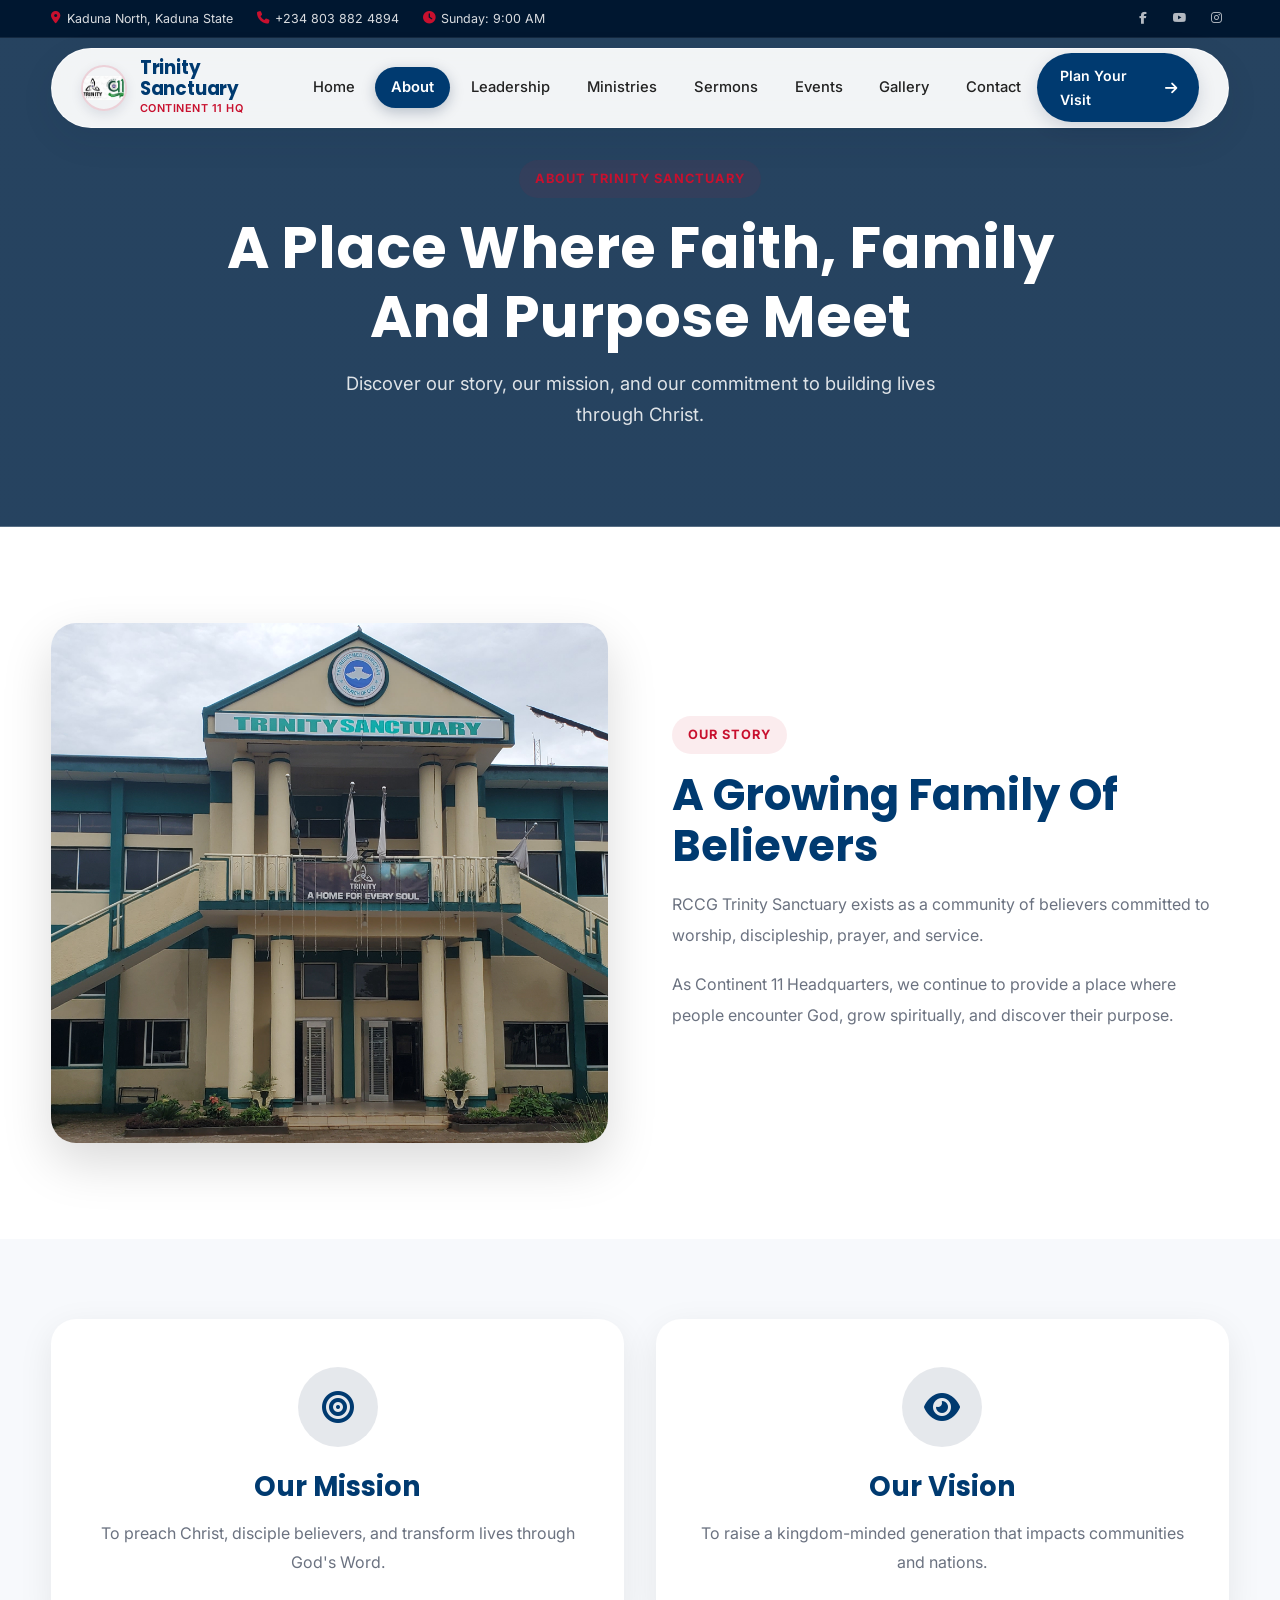
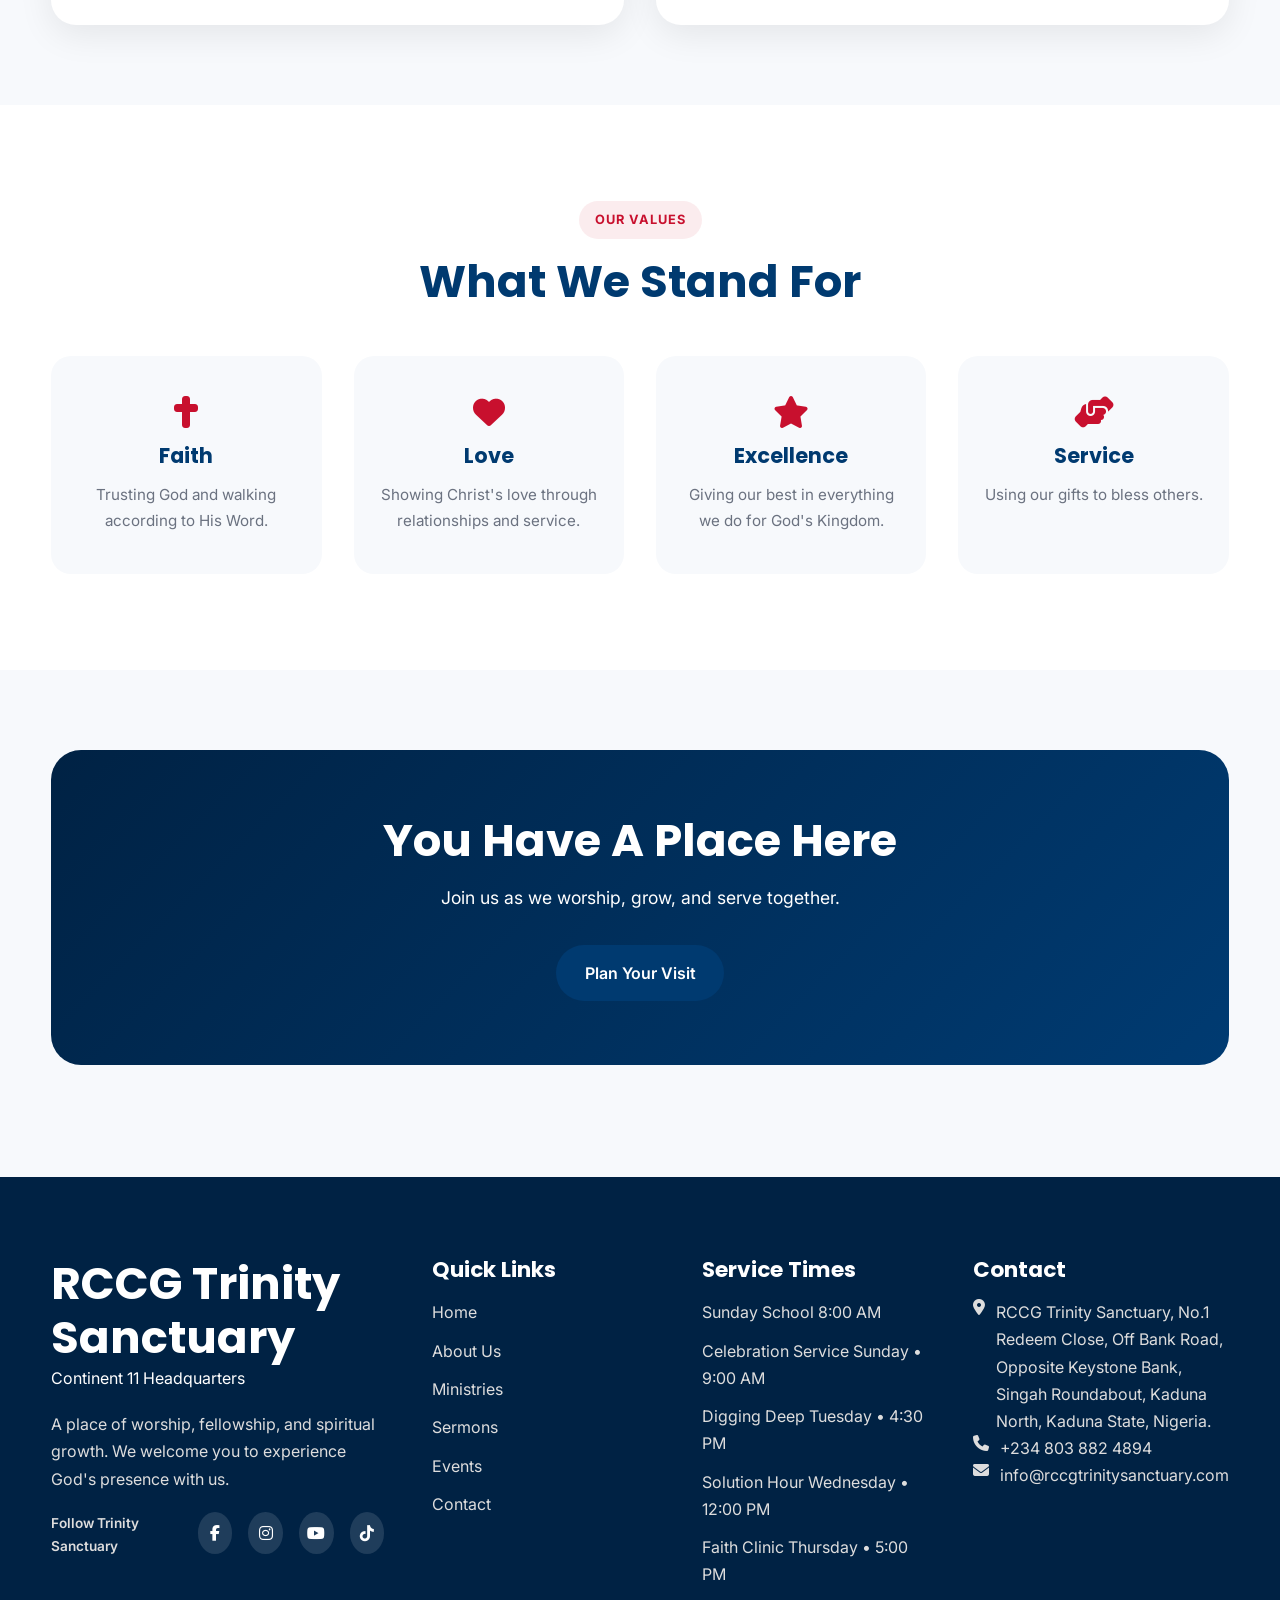
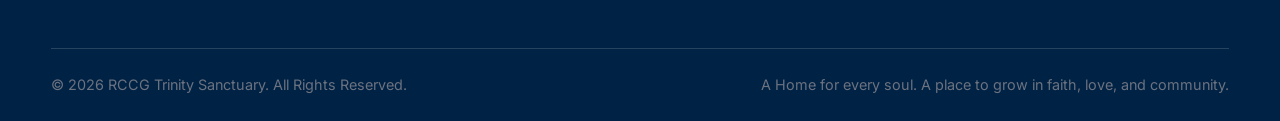
==== about.html @ a1223f96 "Initial commit: Production-ready RCCG Trinity Sanctuary website with mobile-first responsive design," ====
<!DOCTYPE html>
<html lang="en">

<head>

    <meta charset="UTF-8">

    <meta name="viewport" content="width=device-width, initial-scale=1.0">


    <title>
        About Us | RCCG Trinity Sanctuary
    </title>


    <meta name="description" content="Learn about RCCG Trinity Sanctuary, our story, mission, vision, and values.">

    <!-- Favicon & Icons -->
    <link rel="icon" href="assets/images/rccg-logo.jpeg" type="image/jpeg">
    <link rel="apple-touch-icon" href="assets/images/rccg-logo.jpeg">

    <!-- Open Graph Social Sharing -->
    <meta property="og:type" content="website">
    <meta property="og:title" content="About Us | RCCG Trinity Sanctuary">
    <meta property="og:description"
        content="Learn about RCCG Trinity Sanctuary, our story, mission, vision, and values in Kaduna, Nigeria.">
    <meta property="og:image" content="assets/images/church-building.jpg">
    <meta property="og:url" content="https://rccgtrinitysanctuary.com/about.html">
    <meta name="twitter:card" content="summary_large_image">

    <link rel="stylesheet" href="https://cdnjs.cloudflare.com/ajax/libs/font-awesome/6.7.2/css/all.min.css">


    <link rel="stylesheet" href="css/style.css">

    <link rel="stylesheet" href="css/about.css">

    <link rel="stylesheet" href="css/responsive.css">


</head>


<body>


    <header class="header" id="header"></header>



    <main>



        <section class="about-hero">


            <div class="container">


                <span class="section-tag">
                    About Trinity Sanctuary
                </span>


                <h1>
                    A Place Where Faith, Family And Purpose Meet
                </h1>


                <p>
                    Discover our story, our mission, and our commitment
                    to building lives through Christ.
                </p>


            </div>


        </section>





        <section class="story-section">


            <div class="container">


                <div class="story-grid">


                    <div class="story-image">

                        <img src="assets/images/church-building.jpg" alt="Trinity Sanctuary">

                    </div>



                    <div class="story-content">


                        <span class="section-tag">
                            Our Story
                        </span>


                        <h2>
                            A Growing Family Of Believers
                        </h2>


                        <p>
                            RCCG Trinity Sanctuary exists as a community of believers
                            committed to worship, discipleship, prayer, and service.
                        </p>


                        <p>
                            As Continent 11 Headquarters, we continue to provide
                            a place where people encounter God, grow spiritually,
                            and discover their purpose.
                        </p>


                    </div>


                </div>


            </div>


        </section>







        <section class="mission-section">


            <div class="container">


                <div class="mission-grid">



                    <div class="mission-card">

                        <i class="fa-solid fa-bullseye"></i>


                        <h3>
                            Our Mission
                        </h3>


                        <p>
                            To preach Christ, disciple believers,
                            and transform lives through God's Word.
                        </p>


                    </div>




                    <div class="mission-card">

                        <i class="fa-solid fa-eye"></i>


                        <h3>
                            Our Vision
                        </h3>


                        <p>
                            To raise a kingdom-minded generation
                            that impacts communities and nations.
                        </p>


                    </div>



                </div>


            </div>


        </section>







        <section class="values-section">


            <div class="container">


                <div class="section-header">


                    <span class="section-tag">
                        Our Values
                    </span>


                    <h2>
                        What We Stand For
                    </h2>


                </div>




                <div class="values-grid">



                    <div class="value-card">

                        <i class="fa-solid fa-cross"></i>

                        <h3>
                            Faith
                        </h3>

                        <p>
                            Trusting God and walking according to His Word.
                        </p>

                    </div>




                    <div class="value-card">

                        <i class="fa-solid fa-heart"></i>

                        <h3>
                            Love
                        </h3>

                        <p>
                            Showing Christ's love through relationships and service.
                        </p>

                    </div>




                    <div class="value-card">

                        <i class="fa-solid fa-star"></i>

                        <h3>
                            Excellence
                        </h3>

                        <p>
                            Giving our best in everything we do for God's Kingdom.
                        </p>

                    </div>




                    <div class="value-card">

                        <i class="fa-solid fa-hands-helping"></i>

                        <h3>
                            Service
                        </h3>

                        <p>
                            Using our gifts to bless others.
                        </p>

                    </div>



                </div>


            </div>


        </section>







        <section class="about-cta">


            <div class="container">


                <div class="cta-box">


                    <h2>
                        You Have A Place Here
                    </h2>


                    <p>
                        Join us as we worship, grow, and serve together.
                    </p>


                    <a href="contact.html" class="btn btn-primary">

                        Plan Your Visit

                    </a>


                </div>


            </div>


        </section>



    </main>




    <footer id="footer"></footer>




    <script src="js/navigation.js"></script>

    <script src="js/footer.js"></script>

    <script src="js/main.js"></script>


</body>


</html>
---- css/style.css ----
/* ==========================================
   GLOBAL IMPORTS
========================================== */

@import url('https://fonts.googleapis.com/css2?family=Inter:wght@300;400;500;600;700&family=Poppins:wght@400;500;600;700;800&display=swap');

@import url("variables.css");



/* ==========================================
   ROOT SYSTEM
========================================== */

:root{

    --section-space:clamp(4rem,7vw,6rem);

    --card-radius:22px;

    --soft-shadow:
    0 15px 40px rgba(0,0,0,.08);

    --hover-shadow:
    0 25px 60px rgba(0,0,0,.15);

}



/* ==========================================
   RESET
========================================== */


*,
*::before,
*::after{

    margin:0;
    padding:0;
    box-sizing:border-box;

}



html{

    scroll-behavior:smooth;

}



body{

    font-family:var(--font-body);

    color:var(--clr-text);

    background:white;

    line-height:1.7;

    overflow-x:hidden;

}



img{

    display:block;

    max-width:100%;

}



a{

    color:inherit;

    text-decoration:none;

}



ul{

    list-style:none;

}



button,
input,
textarea{

    font:inherit;

}



/* ==========================================
   GLOBAL SECTIONS
========================================== */


section{

    padding:var(--section-space) 0;

}



/* ==========================================
   TYPOGRAPHY
========================================== */


h1,
h2,
h3,
h4{

    font-family:var(--font-heading);

    color:var(--clr-primary);

    line-height:1.2;

}



h1{

    font-size:clamp(2.3rem,5vw,5rem);

}



h2{

    font-size:clamp(2rem,3.5vw,3rem);

}



h3{

    font-size:1.35rem;

}



p{

    color:var(--clr-text-light);

}



/* ==========================================
   CONTAINER
========================================== */


.container{

    width:min(90%,1200px);

    margin-inline:auto;

}



/* ==========================================
   BUTTON SYSTEM
========================================== */


.btn{

    display:inline-flex;

    align-items:center;

    justify-content:center;

    gap:.5rem;

    padding:.9rem 1.8rem;

    border-radius:999px;

    font-weight:600;

    transition:.3s ease;

}



.btn-primary{

    background:var(--clr-primary);

    color:white;

}



.btn-primary:hover{

    background:var(--clr-primary-dark);

    transform:translateY(-3px);

}



.btn-secondary{

    background:var(--clr-secondary);

    color:white;

}



.btn-secondary:hover{

    background:var(--clr-secondary-dark);

    transform:translateY(-3px);

}



/* ==========================================
   MODERN FLOATING HEADER & NAVIGATION
   ========================================== */

/* Top Micro Announcement Bar */
.top-bar {
    background: #001730;
    color: rgba(255, 255, 255, 0.85);
    font-size: 0.78rem;
    padding: 0.4rem 0;
    border-bottom: 1px solid rgba(255, 255, 255, 0.08);
    transition: all 0.35s ease;
}

.top-bar-container {
    display: flex;
    justify-content: space-between;
    align-items: center;
}

.top-info {
    display: flex;
    align-items: center;
    gap: 1.5rem;
}

.top-info span {
    display: flex;
    align-items: center;
    gap: 0.4rem;
}

.top-info i {
    color: var(--clr-secondary);
}

.top-social {
    display: flex;
    align-items: center;
    gap: 0.8rem;
}

.top-social a {
    color: rgba(255, 255, 255, 0.7);
    width: 24px;
    height: 24px;
    border-radius: 50%;
    display: flex;
    align-items: center;
    justify-content: center;
    font-size: 0.75rem;
    transition: all 0.25s ease;
}

.top-social a:hover {
    color: white;
    background: rgba(255, 255, 255, 0.15);
}

/* Header Outer Wrapper */
.header {
    position: fixed;
    top: 0;
    left: 0;
    width: 100%;
    z-index: 1000;
    transition: all 0.35s ease;
}

.header.scrolled .top-bar {
    max-height: 0;
    padding: 0;
    opacity: 0;
    overflow: hidden;
}

/* Glassmorphism Floating Navbar */
.navbar {
    height: 80px;
    transition: all 0.35s ease;
}

.navbar-container {
    height: 100%;
    display: flex;
    align-items: center;
    justify-content: space-between;
    background: rgba(255, 255, 255, 0.94);
    backdrop-filter: blur(20px);
    -webkit-backdrop-filter: blur(20px);
    border: 1px solid rgba(255, 255, 255, 0.6);
    box-shadow: 0 12px 35px rgba(0, 34, 68, 0.08);
    border-radius: 60px;
    padding: 0 1.8rem;
    margin-top: 10px;
    transition: all 0.35s ease;
}

.header.scrolled .navbar-container {
    margin-top: 0;
    border-radius: 0;
    width: 100%;
    max-width: 100%;
    border-inline: none;
    border-top: none;
    box-shadow: 0 10px 30px rgba(0, 34, 68, 0.12);
}

/* Modern Logo Cluster */
.logo {
    display: flex;
    align-items: center;
    gap: 0.8rem;
    text-decoration: none;
}

.logo-image {
    width: 46px;
    height: 46px;
    border-radius: 50%;
    object-fit: contain;
    border: 2px solid rgba(200, 16, 46, 0.15);
    box-shadow: 0 4px 12px rgba(0, 34, 68, 0.1);
    transition: transform 0.3s ease;
}

.logo:hover .logo-image {
    transform: scale(1.05);
}

.logo-text {
    display: flex;
    flex-direction: column;
}

.church-name {
    font-family: var(--font-heading);
    font-weight: 700;
    font-size: 1.15rem;
    line-height: 1.1;
    color: var(--clr-primary);
    letter-spacing: -0.2px;
}

.church-badge {
    font-size: 0.68rem;
    font-weight: 600;
    color: var(--clr-secondary);
    text-transform: uppercase;
    letter-spacing: 0.5px;
}

/* Modern Capsule Nav Menu */
.nav-menu {
    display: flex;
    align-items: center;
    gap: 0.3rem;
    list-style: none;
    margin: 0;
    padding: 0;
}

.nav-menu a {
    font-weight: 500;
    font-size: 0.92rem;
    color: var(--clr-text);
    padding: 0.5rem 1rem;
    border-radius: 50px;
    transition: all 0.25s ease;
    text-decoration: none;
    display: inline-block;
}

.nav-menu a:hover {
    color: var(--clr-primary);
    background: rgba(0, 34, 68, 0.06);
}

.nav-menu a.active {
    color: white !important;
    background: var(--clr-primary);
    font-weight: 600;
    box-shadow: 0 4px 14px rgba(0, 34, 68, 0.25);
}

/* Action Button & Toggle Cluster */
.nav-actions {
    display: flex;
    align-items: center;
    gap: 1rem;
}

.nav-btn {
    padding: 0.65rem 1.4rem;
    font-size: 0.88rem;
    border-radius: 50px;
    display: flex;
    align-items: center;
    gap: 0.5rem;
    box-shadow: 0 6px 18px rgba(0, 34, 68, 0.15);
    transition: all 0.3s ease;
}

.nav-btn:hover {
    transform: translateY(-2px);
    box-shadow: 0 10px 22px rgba(0, 34, 68, 0.25);
}

.menu-toggle {
    display: none;
    background: rgba(0, 34, 68, 0.06);
    border: none;
    width: 44px;
    height: 44px;
    border-radius: 50%;
    color: var(--clr-primary);
    font-size: 1.2rem;
    cursor: pointer;
    align-items: center;
    justify-content: center;
    transition: all 0.3s ease;
}

.menu-toggle:hover {
    background: var(--clr-primary);
    color: white;
}

}



.nav-btn{

    margin-left:1rem;

}



.menu-toggle{

    display:none;

    font-size:1.8rem;

    color:var(--clr-primary);

}



/* ==========================================
   HERO
========================================== */


#hero{

    min-height:100svh;

    display:flex;

    align-items:center;

    position:relative;

    background:

    url("../assets/images/hero.jpg")

    center/cover no-repeat;

}



.hero-overlay{

    position:absolute;

    inset:0;

    background:

    linear-gradient(

    rgba(0,25,55,.75),

    rgba(0,25,55,.75)

    );

}



.hero-content{

    position:relative;

    z-index:2;

    max-width:700px;

    padding-top:5rem;

}

.hero-tag{

    display:inline-block;

    padding:.5rem 1rem;

    margin-bottom:1.2rem;

    background:rgba(255,255,255,.15);

    backdrop-filter:blur(10px);

    border-radius:999px;

    color:white;

    font-size:.85rem;

}



.hero-content h1{

    color:white;

    font-size:clamp(2rem,4vw,4.8rem);

    margin-bottom:1.3rem;

}



.hero-content p{

    color:rgba(255,255,255,.9);

    font-size:1.1rem;

    max-width:620px;

    margin-bottom:2rem;

}



.hero-buttons{

    display:flex;

    flex-wrap:wrap;

    gap:1rem;

}



.scroll-down{

    position:absolute;

    bottom:30px;

    left:50%;

    transform:translateX(-50%);

    color:white;

    font-size:1.8rem;

    animation:bounce 2s infinite;

}



@keyframes bounce{

    50%{

        transform:translate(-50%,-15px);

    }

}



/* ==========================================
   WELCOME
========================================== */


#welcome{

    background:white;

}



.welcome-grid{

    display:grid;

    grid-template-columns:1fr 1fr;

    gap:4rem;

    align-items:center;

}



.section-tag{

    display:inline-block;

    padding:.5rem 1rem;

    border-radius:999px;

    background:rgba(200,16,46,.08);

    color:var(--clr-secondary);

    font-size:.8rem;

    font-weight:700;

    letter-spacing:1px;

    text-transform:uppercase;

}



.welcome-content h2{

    margin:1rem 0;

}



.welcome-content p{

    margin-bottom:1.5rem;

    max-width:550px;

}



.welcome-features{

    display:grid;

    grid-template-columns:repeat(2,1fr);

    gap:1rem;

}



.feature{

    display:flex;

    align-items:center;

    gap:.7rem;

}



.feature i{

    width:38px;

    height:38px;

    border-radius:50%;

    background:var(--clr-primary);

    color:white;

    display:flex;

    justify-content:center;

    align-items:center;

}



.welcome-image{

    height:450px;

    border-radius:var(--card-radius);

    overflow:hidden;

    box-shadow:var(--soft-shadow);

}



.welcome-image img{

    width:100%;

    height:100%;

    object-fit:cover;

    transition:.5s;

}



.welcome-image:hover img{

    transform:scale(1.05);

}

/* ==========================================
   WHY TRINITY SANCTUARY
========================================== */


#why-us{

    background:var(--clr-light);

}



.section-header{

    max-width:700px;

    margin:0 auto 3rem;

    text-align:center;

}



.section-header h2{

    margin:1rem 0;

}



.section-header p{

    font-size:1rem;

}



.cards-grid{

    display:grid;

    grid-template-columns:repeat(4,1fr);

    gap:1.5rem;

}



.card{

    background:white;

    padding:2rem 1.5rem;

    border-radius:var(--card-radius);

    text-align:center;

    box-shadow:var(--soft-shadow);

    transition:.35s ease;

}



.card:hover{

    transform:translateY(-8px);

    box-shadow:var(--hover-shadow);

}



.card-icon{

    width:65px;

    height:65px;

    margin:0 auto 1.3rem;

    border-radius:50%;

    background:rgba(0,58,112,.1);

    display:flex;

    align-items:center;

    justify-content:center;

    color:var(--clr-primary);

    font-size:1.5rem;

}



.card h3{

    margin-bottom:.8rem;

}



.card p{

    font-size:.95rem;

}



/* ==========================================
   THIS WEEK AT TRINITY
========================================== */


#this-week{

    background:#f7f9fc;

}



.services-grid {
    display: grid;
    grid-template-columns: repeat(3, 1fr);
    gap: 2.2rem;
    margin-top: 3.5rem;
}

.service-card {
    background: white;
    border-radius: 24px;
    overflow: hidden;
    box-shadow: 0 12px 35px rgba(0, 34, 68, 0.08);
    transition: transform .4s ease, box-shadow .4s ease;
    display: flex;
    flex-direction: column;
    height: 100%;
}

.service-card:hover {
    transform: translateY(-10px);
    box-shadow: 0 25px 50px rgba(0, 34, 68, 0.16);
}

.service-image {
    height: 270px;
    position: relative;
    overflow: hidden;
}

.service-image img {
    width: 100%;
    height: 100%;
    object-fit: cover;
    transition: transform .6s ease;
}

.service-card:hover .service-image img {
    transform: scale(1.08);
}

.service-image::after {
    content: "";
    position: absolute;
    inset: 0;
    background: linear-gradient(to top, rgba(0, 34, 68, 0.55), transparent);
}

.featured-badge {
    position: absolute;
    top: 18px;
    left: 18px;
    z-index: 2;
    background: var(--clr-secondary);
    color: white;
    padding: 0.45rem 1rem;
    border-radius: 50px;
    font-size: 0.78rem;
    font-weight: 700;
    letter-spacing: 0.5px;
    box-shadow: 0 4px 15px rgba(0, 0, 0, 0.2);
}

.service-content {
    padding: 2rem;
    display: flex;
    flex-direction: column;
    flex-grow: 1;
}

.service-content h3 {
    font-size: 1.55rem;
    color: var(--clr-primary);
    margin-bottom: 0.6rem;
    font-weight: 700;
}

.service-time {
    color: var(--clr-secondary);
    font-size: 0.95rem;
    font-weight: 700;
    margin-bottom: 1rem;
    display: flex;
    align-items: center;
    gap: 0.5rem;
}

.service-content p {
    font-size: 0.98rem;
    line-height: 1.7;
    color: #555;
    margin-bottom: 1.5rem;
    flex-grow: 1;
}

.service-link {
    display: inline-flex;
    align-items: center;
    gap: 0.5rem;
    font-weight: 700;
    font-size: 0.95rem;
    color: var(--clr-primary);
    transition: color 0.3s ease, transform 0.3s ease;
    margin-top: auto;
}

.service-link i {
    transition: transform 0.3s ease;
}

.service-link:hover {
    color: var(--clr-secondary);
}

.service-link:hover i {
    transform: translateX(5px);
}

.service-featured {
    border: 2px solid var(--clr-secondary);
}



/* ==========================================
   LEADERSHIP
========================================== */


#leadership{

    background:white;

}



.leadership-grid{

    display:grid;

    grid-template-columns:repeat(2,1fr);

    gap:2rem;

}



.leader-card{

    background:white;

    border-radius:var(--card-radius);

    overflow:hidden;

    box-shadow:var(--soft-shadow);

    transition:.35s;

}



.leader-card:hover{

    transform:translateY(-8px);

    box-shadow:var(--hover-shadow);

}



.leader-image{

    height:430px;

    background:#f4f4f4;

    display:flex;

    align-items:center;

    justify-content:center;

    overflow:hidden;

}



.leader-image img{

    width:100%;

    height:100%;

    object-fit:contain;

}



.leader-content{

    padding:1.8rem;

}



.leader-role{

    display:inline-block;

    padding:.4rem .9rem;

    background:rgba(200,16,46,.08);

    color:var(--clr-secondary);

    border-radius:50px;

    font-size:.75rem;

    font-weight:700;

    text-transform:uppercase;

}



.leader-content h3{

    margin:1rem 0;

}



.leader-content p{

    line-height:1.8;

}



/* ==========================================
   MINISTRIES
========================================== */


#ministries{

    background:#f7f9fc;

}



.ministries-grid{

    display:grid;

    grid-template-columns:repeat(2,1fr);

    gap:1.8rem;

}



.ministry-card{

    background:white;

    border-radius:var(--card-radius);

    overflow:hidden;

    box-shadow:var(--soft-shadow);

    transition:.35s;

}



.ministry-card:hover{

    transform:translateY(-7px);

    box-shadow:var(--hover-shadow);

}



.slider{

    height:230px;

    position:relative;

    overflow:hidden;

}



.slider-image{

    position:absolute;

    inset:0;

    width:100%;

    height:100%;

    object-fit:cover;

    object-position:center;

    opacity:0;

    transition:

    opacity .8s ease,

    transform 8s ease;

}



.slider-image.active{

    opacity:1;

    transform:scale(1.04);

}



.slider::after{

    content:"";

    position:absolute;

    inset:0;

    background:

    linear-gradient(

    to top,

    rgba(0,34,68,.55),

    transparent

    );

}



.ministry-badge{

    position:absolute;

    top:15px;

    left:15px;

    z-index:5;

    color:white;

    background:rgba(255,255,255,.18);

    backdrop-filter:blur(10px);

    padding:.4rem .8rem;

    border-radius:50px;

    font-size:.7rem;

}



.ministry-content{

    padding:1.4rem 1.5rem;

}



.ministry-content h3{

    margin-bottom:.6rem;

}



.ministry-content p{

    font-size:.95rem;

}



/* ==========================================
   EVENTS
========================================== */


#events{

    background:white;

}



.events-grid{

    display:grid;

    grid-template-columns:repeat(3,1fr);

    gap:1.5rem;

}



.event-card{

    background:white;

    padding:1.8rem;

    border-radius:var(--card-radius);

    box-shadow:var(--soft-shadow);

    transition:.35s;

}



.event-card:hover{

    transform:translateY(-7px);

    box-shadow:var(--hover-shadow);

}



.event-date{

    width:75px;

    height:85px;

    background:var(--clr-primary);

    color:white;

    border-radius:15px;

    display:flex;

    flex-direction:column;

    justify-content:center;

    align-items:center;

    margin-bottom:1rem;

}



.month{

    font-size:.75rem;

}



.day{

    font-size:2rem;

    font-weight:700;

}



.event-content h3{

    margin:.8rem 0;

}



.event-category{

    color:var(--clr-secondary);

    font-size:.75rem;

    font-weight:700;

}



/* ==========================================
   SERMONS
========================================== */


#sermons{

    background:#f7f9fc;

}



.sermons-grid{

    display:grid;

    grid-template-columns:repeat(3,1fr);

    gap:1.8rem;

}



.sermon-card{

    background:white;

    border-radius:var(--card-radius);

    overflow:hidden;

    box-shadow:var(--soft-shadow);

    transition:.35s;

}



.sermon-card:hover{

    transform:translateY(-7px);

    box-shadow:var(--hover-shadow);

}



.sermon-thumbnail{

    height:220px;

    position:relative;

}



.sermon-thumbnail img{

    width:100%;

    height:100%;

    object-fit:cover;

}



.sermon-thumbnail::after{

    content:"";

    position:absolute;

    inset:0;

    background:rgba(0,34,68,.35);

}



.play-button{

    position:absolute;

    top:50%;

    left:50%;

    transform:translate(-50%,-50%);

    width:65px;

    height:65px;

    border-radius:50%;

    background:rgba(255,255,255,.25);

    color:white;

    display:flex;

    justify-content:center;

    align-items:center;

    z-index:2;

}



.sermon-content{

    padding:1.5rem;

}



.sermon-date{

    color:var(--clr-secondary);

    font-weight:600;

    font-size:.85rem;

}



.sermon-content h3{

    margin:.7rem 0;

}

/* ==========================================
   GALLERY
========================================== */


#gallery{

    background:white;

}



.gallery-grid{

    display:grid;

    grid-template-columns:repeat(4,1fr);

    grid-auto-rows:220px;

    gap:1rem;

}



.gallery-item{

    position:relative;

    overflow:hidden;

    border-radius:20px;

}



.gallery-item img{

    width:100%;

    height:100%;

    object-fit:cover;

    transition:.6s ease;

}



.gallery-item:hover img{

    transform:scale(1.08);

}



.gallery-item::after{

    content:"";

    position:absolute;

    inset:0;

    background:

    linear-gradient(

    transparent,

    rgba(0,34,68,.35)

    );

}



.large{

    grid-column:span 2;

    grid-row:span 2;

}



.wide{

    grid-column:span 2;

}



.tall{

    grid-row:span 2;

}



/* ==========================================
   PLAN YOUR VISIT
========================================== */


#visit{

    background:#f7f9fc;

}



.visit-grid{

    display:grid;

    grid-template-columns:1fr 1fr;

    gap:4rem;

    align-items:center;

}



.visit-details{

    display:flex;

    flex-direction:column;

    gap:1.5rem;

}



.visit-group h3{

    margin-bottom:1rem;

}



.visit-item{

    display:flex;

    gap:1rem;

    align-items:flex-start;

    margin-bottom:1rem;

}



.visit-item i{

    width:45px;

    height:45px;

    border-radius:50%;

    background:var(--clr-primary);

    color:white;

    display:flex;

    justify-content:center;

    align-items:center;

    flex-shrink:0;

}



.visit-item p{

    margin:0;

}



.visit-buttons{

    display:flex;

    flex-wrap:wrap;

    gap:1rem;

}



.visit-showcase{

    position:relative;

}



.visit-image{

    border-radius:25px;

    overflow:hidden;

    box-shadow:var(--hover-shadow);

}



.visit-image img{

    width:100%;

    height:520px;

    object-fit:cover;

}



.service-card{

    position:absolute;

    left:-35px;

    bottom:-30px;

    width:340px;

    padding:1.8rem;

    background: #ffff;

    border-radius:22px;

    box-shadow:var(--hover-shadow);

}



.service-card span{

    color:var(--clr-secondary);

    font-weight:700;

    font-size:.75rem;

}



.service-card h3{

    margin:1rem 0;

}



.service-card li{

    display:flex;

    justify-content:space-between;

    padding:.7rem 0;

    border-bottom:1px solid #eee;

}



/* ==========================================
   FOOTER
========================================== */


#footer{

    background:#002244;

    color:white;

    padding:5rem 0 1.5rem;

}



.footer-grid{

    display:grid;

    grid-template-columns:1.5fr 1fr 1fr 1fr;

    gap:3rem;

}



.footer-brand h2{

    color:white;

}



.footer-brand p{

    color:#ddd;

    margin:1.2rem 0;

}



.footer-social{

    display:flex;

    gap:1rem;

}



.footer-social a{

    width:40px;

    height:40px;

    border-radius:50%;

    background:rgba(255,255,255,.15);

    color:white;

    display:flex;

    align-items:center;

    justify-content:center;

    transition:.3s;

}



.footer-social a:hover{

    background:var(--clr-secondary);

}



.footer-links h3,
.footer-contact h3{

    color:white;

    margin-bottom:1rem;

}



.footer-links li{

    margin-bottom:.7rem;

    color:#ddd;

}



.footer-links a{

    color:#ddd;

}



.footer-links a:hover{

    color:white;

}



.footer-contact p{

    display:flex;

    gap:.7rem;

    color:#ddd;

}



.footer-bottom{

    margin-top:3rem;

    padding-top:1.5rem;

    border-top:1px solid rgba(255,255,255,.15);

    display:flex;

    justify-content:space-between;

    color:#bbb;

    font-size:.9rem;

}



/* ==========================================
   RESPONSIVE SYSTEM
========================================== */



@media(max-width:1200px){


    .cards-grid{

        grid-template-columns:repeat(2,1fr);

    }


    .footer-grid{

        grid-template-columns:repeat(2,1fr);

    }


}



@media(max-width:992px){


    .welcome-grid,
    .visit-grid{

        grid-template-columns:1fr;

    }



    .leadership-grid,
    .ministries-grid{

        grid-template-columns:1fr;

    }



    .services-grid,
    .events-grid,
    .sermons-grid{

        grid-template-columns:1fr 1fr;

    }



    .visit-showcase{

        margin-top:2rem;

    }



    .service-card{

        position:relative;

        left:0;

        bottom:0;

        width:100%;

        margin-top:1.5rem;

    }


}



@media(max-width:768px){


    section{

        padding:4rem 0;

    }



    .container{

        width:min(92%,1200px);

    }



    /* NAVIGATION */


    .navbar{

        height:75px;

    }



    .logo-image{

        width:45px;

        height:45px;

    }



    .church-name{

        font-size:1rem;

    }



    .nav-menu{
        position: fixed;
        top: 75px;
        left: 0;
        width: 100%;
        background: rgba(255, 255, 255, 0.98);
        backdrop-filter: blur(15px);
        flex-direction: column;
        align-items: center;
        padding: 2rem 1.5rem;
        gap: 1.5rem;
        box-shadow: 0 15px 30px rgba(0, 0, 0, 0.12);
        border-bottom: 3px solid var(--clr-secondary);
        transform: translateY(-150%);
        opacity: 0;
        visibility: hidden;
        transition: transform .35s ease, opacity .35s ease, visibility .35s ease;
        z-index: 999;
    }

    .nav-menu.open{
        transform: translateY(0);
        opacity: 1;
        visibility: visible;
    }

    .menu-toggle{
        display:block;
    }



    /* HERO */


    #hero{

        min-height:85svh;

    }



    .hero-content{

        padding-top:3rem;

    }



    .hero-content h1{

        font-size:clamp(2rem,8vw,3rem);

    }



    .hero-content p{

        font-size:1rem;

    }



    .hero-buttons{

        flex-direction:column;

        align-items:flex-start;

    }



    /* FEATURES */


    .welcome-features{

        grid-template-columns:1fr;

    }



    .cards-grid{

        grid-template-columns:1fr;

    }



    .services-grid,
    .events-grid,
    .sermons-grid{

        grid-template-columns:1fr;

    }



    /* IMAGES */


    .welcome-image{

        height:350px;

    }



    .leader-image{

        height:350px;

    }



    .slider{

        height:210px;

    }



    .gallery-grid{

        grid-template-columns:1fr;

        grid-auto-rows:220px;

    }



    .large,
    .wide,
    .tall{

        grid-column:span 1;

        grid-row:span 1;

    }



    .visit-image img{

        height:350px;

    }



    .footer-grid{

        grid-template-columns:1fr;

    }



    .footer-bottom{

        flex-direction:column;

        gap:.5rem;

    }


}



@media(max-width:480px){


    .church-location{

        display:none;

    }



    .hero-buttons .btn{

        width:100%;

    }



    .leader-content,
    .service-content,
    .ministry-content{

        padding:1.2rem;

    }


}

/* ==========================================
   THIS WEEK AT TRINITY
========================================== */

#this-week{

    background:#f7f9fc;

}


.services-grid{

    display:grid;

    grid-template-columns:repeat(3,1fr);

    gap:1.5rem;

    margin-top:3rem;

}


.service-card{

    position:relative;

    height:320px;

    border-radius:24px;

    overflow:hidden;

    background: #002244;

    box-shadow:0 15px 35px rgba(0,0,0,.12);

    transition:.35s ease;

}


.service-card:hover{

    transform:translateY(-8px);

}



.service-image{

    position:absolute;

    inset:0;

}



.service-image img{

    width:100%;

    height:100%;

    object-fit:cover;

}



.service-image::after{

    content:"";

    position:absolute;

    inset:0;

    background:

    linear-gradient(

        to top,

        rgba(0,34,68,.85),

        rgba(0,34,68,.15)

    );

}



.service-content{

    position:absolute;

    bottom:0;

    left:0;

    padding:2rem;

    color:white;

    z-index:2;

}



.service-content h3{

    color:white;

    margin-bottom:.5rem;

}



.service-time{

    color:#fff;

    font-weight:700;

    display:flex;

    align-items:center;

    gap:.5rem;

}

.social-title{

    display:block;

    color:#ddd;

    font-size:.85rem;

    margin-bottom:1rem;

    font-weight:600;

}


.footer-social a{

    width:42px;

    height:42px;

    display:flex;

    align-items:center;

    justify-content:center;

    border-radius:50%;

    background:rgba(255,255,255,.12);

    transition:.3s ease;

}


.footer-social a:hover{

    transform:translateY(-5px);

    background:var(--clr-secondary);

}


@media(max-width:992px){

    .services-grid{

        grid-template-columns:repeat(2,1fr);

    }

}


@media(max-width:768px){

    .services-grid{

        grid-template-columns:1fr;

    }


    .service-card{
        height:280px;
    }
}

/* ==========================================
   GLOBAL INTERACTIVE UPGRADES
   ========================================== */

/* 1. Back To Top Floating Action */
.back-to-top {
    position: fixed;
    bottom: 30px;
    right: 30px;
    width: 48px;
    height: 48px;
    border-radius: 50%;
    background: var(--clr-secondary);
    color: white;
    border: none;
    cursor: pointer;
    display: flex;
    align-items: center;
    justify-content: center;
    font-size: 1.2rem;
    box-shadow: 0 10px 25px rgba(200, 16, 46, 0.4);
    opacity: 0;
    visibility: hidden;
    transform: translateY(20px);
    transition: all 0.35s ease;
    z-index: 999;
}

.back-to-top.visible {
    opacity: 1;
    visibility: visible;
    transform: translateY(0);
}

.back-to-top:hover {
    background: var(--clr-primary);
    transform: translateY(-5px);
}

/* 2. Service Countdown Widget Banner */
.service-countdown-banner {
    display: flex;
    align-items: center;
    gap: 1.5rem;
    background: rgba(255, 255, 255, 0.12);
    backdrop-filter: blur(12px);
    padding: 0.8rem 1.5rem;
    border-radius: 50px;
    border: 1px solid rgba(255, 255, 255, 0.2);
    margin-bottom: 1.5rem;
    width: fit-content;
    color: white;
}

.service-countdown-banner label {
    font-size: 0.85rem;
    font-weight: 600;
    letter-spacing: 0.5px;
    text-transform: uppercase;
    color: #ffd700;
}

.countdown-timer {
    display: flex;
    align-items: center;
    gap: 0.8rem;
}

.cd-box {
    display: flex;
    flex-direction: column;
    align-items: center;
    min-width: 32px;
}

.cd-number {
    font-weight: 700;
    font-size: 1.1rem;
    line-height: 1;
}

.cd-label {
    font-size: 0.65rem;
    opacity: 0.8;
    text-transform: uppercase;
}

/* 3. Toast Notification */
.toast-notification {
    position: fixed;
    bottom: 30px;
    left: 30px;
    background: white;
    color: var(--clr-text);
    padding: 1rem 1.5rem;
    border-radius: 16px;
    box-shadow: 0 20px 40px rgba(0, 0, 0, 0.15);
    display: flex;
    align-items: center;
    gap: 1rem;
    border-left: 5px solid var(--clr-success);
    transform: translateY(100px);
    opacity: 0;
    visibility: hidden;
    transition: all 0.4s ease;
    z-index: 9999;
}

.toast-notification.show {
    transform: translateY(0);
    opacity: 1;
    visibility: visible;
}

.toast-notification i {
    font-size: 1.8rem;
    color: var(--clr-success);
}

.toast-notification strong {
    display: block;
    font-size: 0.95rem;
}

.toast-notification p {
    font-size: 0.85rem;
    margin: 0;
    color: var(--clr-text-light);
}

/* 4. Video Modal */
.video-modal {
    position: fixed;
    inset: 0;
    background: rgba(0, 0, 0, 0.85);
    backdrop-filter: blur(8px);
    display: flex;
    align-items: center;
    justify-content: center;
    padding: 2rem;
    z-index: 10000;
    opacity: 0;
    visibility: hidden;
    transition: all 0.35s ease;
}

.video-modal.active {
    opacity: 1;
    visibility: visible;
}

.video-modal-content {
    position: relative;
    width: 100%;
    max-width: 900px;
    background: #000;
    border-radius: 20px;
    overflow: hidden;
    box-shadow: 0 25px 60px rgba(0,0,0,0.5);
}

.close-video-modal {
    position: absolute;
    top: -45px;
    right: 0;
    background: none;
    border: none;
    color: white;
    font-size: 2.5rem;
    cursor: pointer;
    line-height: 1;
}

.video-container {
    position: relative;
    padding-bottom: 56.25%; /* 16:9 Aspect Ratio */
    height: 0;
    overflow: hidden;
}

.video-container iframe {
    position: absolute;
    top: 0;
    left: 0;
    width: 100%;
    height: 100%;
}

@media (max-width: 600px) {
    .service-countdown-banner {
        flex-direction: column;
        align-items: flex-start;
        gap: 0.5rem;
        border-radius: 16px;
    }
    .toast-notification {
        left: 15px;
        right: 15px;
        bottom: 20px;
    }
}
---- css/about.css ----
/* =====================================
ABOUT HERO
===================================== */


.about-hero{

padding:10rem 0 6rem;

background:
linear-gradient(
rgba(0,34,68,.85),
rgba(0,34,68,.85)
),
url("../assets/images/hero.jpg");

background-size:cover;

background-position:center;

text-align:center;

color:white;

}



.about-hero h1{

color:white;

font-size:clamp(2.5rem,5vw,4rem);

max-width:900px;

margin:1rem auto;

line-height:1.2;

}



.about-hero p{

max-width:650px;

margin:auto;

font-size:1.15rem;

color:rgba(255,255,255,.85);

}





/* =====================================
OUR STORY
===================================== */


.story-section{

padding:6rem 0;

background:white;

}



.story-grid{

display:grid;

grid-template-columns:1fr 1fr;

gap:4rem;

align-items:center;

}



.story-image{

height:520px;

border-radius:25px;

overflow:hidden;

box-shadow:
0 20px 50px rgba(0,0,0,.15);

}



.story-image img{

width:100%;

height:100%;

object-fit:cover;

transition:.5s ease;

}



.story-image:hover img{

transform:scale(1.05);

}



.story-content h2{

font-size:2.7rem;

margin:1rem 0;

}



.story-content p{

line-height:1.9;

margin-bottom:1.2rem;

}







/* =====================================
MISSION & VISION
===================================== */


.mission-section{

padding:5rem 0;

background:#f7f9fc;

}



.mission-grid{

display:grid;

grid-template-columns:repeat(2,1fr);

gap:2rem;

}



.mission-card{

background:white;

padding:3rem 2rem;

border-radius:25px;

text-align:center;

box-shadow:
0 10px 35px rgba(0,0,0,.08);

transition:.35s ease;

}



.mission-card:hover{

transform:translateY(-8px);

box-shadow:
0 20px 45px rgba(0,0,0,.15);

}



.mission-card i{

width:80px;

height:80px;

border-radius:50%;

display:flex;

align-items:center;

justify-content:center;

margin:0 auto 1.5rem;

background:rgba(0,34,68,.1);

color:var(--clr-primary);

font-size:2rem;

}



.mission-card h3{

font-size:1.7rem;

margin-bottom:1rem;

}



.mission-card p{

line-height:1.8;

}





/* =====================================
VALUES
===================================== */


.values-section{

padding:6rem 0;

background:white;

}



.values-grid{

display:grid;

grid-template-columns:repeat(4,1fr);

gap:2rem;

margin-top:3rem;

}



.value-card{

background:#f7f9fc;

padding:2.5rem 1.5rem;

border-radius:20px;

text-align:center;

transition:.35s ease;

}



.value-card:hover{

transform:translateY(-8px);

box-shadow:
0 15px 40px rgba(0,0,0,.12);

}



.value-card i{

font-size:2rem;

color:var(--clr-secondary);

margin-bottom:1rem;

}



.value-card h3{

margin-bottom:.8rem;

font-size:1.3rem;

}



.value-card p{

font-size:.95rem;

line-height:1.7;

}







/* =====================================
ABOUT CTA
===================================== */


.about-cta{

padding:5rem 0 7rem;

background:#f7f9fc;

}



.cta-box{

background:
linear-gradient(
135deg,
#002244,
#003b72
);

border-radius:30px;

padding:4rem 2rem;

text-align:center;

color:white;

}



.cta-box h2{

color:white;

font-size:2.8rem;

margin-bottom:1rem;

}



.cta-box p{

color:white;

font-size:1.1rem;

margin-bottom:2rem;

}





/* =====================================
RESPONSIVE
===================================== */


@media(max-width:1100px){


.values-grid{

grid-template-columns:repeat(2,1fr);

}


}



@media(max-width:900px){


.story-grid{

grid-template-columns:1fr;

}



.story-image{

height:420px;

}



.mission-grid{

grid-template-columns:1fr;

}


}





@media(max-width:600px){


.about-hero{

padding:8rem 0 4rem;

}



.story-content h2{

font-size:2rem;

}



.values-grid{

grid-template-columns:1fr;

}



.cta-box{

padding:3rem 1.5rem;

}



.cta-box h2{

font-size:2rem;

}


}
---- css/responsive.css ----
/* ==========================================================================
   RCCG TRINITY SANCTUARY — MASTER RESPONSIVE SYSTEM
   Target Breakpoints:
   - Ultra Wide / 4K Desktop: 1440px+
   - Desktop / Laptop: 1024px – 1439px
   - Tablet / Medium Screen: 768px – 1023px
   - Large Phone / Phablet: 481px – 767px
   - Small Phone: 320px – 480px
   ========================================================================== */

/* ==========================================================================
   1. GLOBAL & CONTAINER POLISH
   ========================================================================== */

img, video, iframe {
    max-width: 100%;
    display: block;
    height: auto;
}

html {
    scroll-behavior: smooth;
}

/* Face cropping optimization for all leadership & profile images */
.leader-image img,
.leader-card img,
.leader-profile img,
.profile-card img,
.author-image img {
    object-fit: cover !important;
    object-position: center top !important;
}

/* Fluid Container Scaling */
.container {
    width: min(92%, 1240px);
    margin-inline: auto;
}

/* Uniform Card Alignment */
.card, 
.service-card, 
.sermon-card, 
.ministry-card, 
.event-card, 
.value-card, 
.time-card {
    display: flex;
    flex-direction: column;
    height: 100%;
}

.card-content, 
.service-content, 
.sermon-content, 
.ministry-content, 
.leader-info, 
.event-content {
    display: flex;
    flex-direction: column;
    flex-grow: 1;
}

.card-content .btn,
.service-content .btn,
.sermon-content .btn,
.sermon-content a,
.ministry-content a,
.leader-info .leader-social {
    margin-top: auto;
}

/* ==========================================================================
   2. DESKTOP & LARGE SCREENS (1024px+)
   ========================================================================== */

@media (min-width: 1024px) {
    .hero-content h1,
    .about-hero h1,
    .leadership-hero h1,
    .ministry-hero h1,
    .sermon-hero h1,
    .events-hero h1,
    .gallery-hero h1,
    .contact-hero h1 {
        font-size: clamp(2.8rem, 4.5vw, 4.2rem);
    }
}

/* ==========================================================================
   3. TABLETS & SMALL LAPTOPS (768px - 1023px)
   ========================================================================== */

@media (max-width: 1023px) {
    section {
        padding: clamp(3.5rem, 6vw, 5rem) 0;
    }

    /* Grid layout standard adjustments for tablets */
    .cards-grid,
    .services-grid,
    .events-grid,
    .sermons-grid,
    .ministries-grid,
    .values-grid,
    .times-grid,
    .category-grid {
        grid-template-columns: repeat(2, 1fr) !important;
        gap: 1.5rem;
    }

    .story-grid,
    .welcome-grid,
    .visit-grid,
    .featured-wrapper,
    .sermon-feature,
    .message-grid,
    .contact-grid {
        grid-template-columns: 1fr !important;
        gap: 2.5rem;
    }

    /* Height adjustments */
    .welcome-image,
    .story-image,
    .message-image,
    .featured-image,
    .sermon-video {
        height: 380px !important;
    }

    .footer-grid {
        grid-template-columns: repeat(2, 1fr) !important;
        gap: 2.5rem;
    }
}

/* ==========================================================================
   4. NAVIGATION DRAWER & MOBILE BAR (max-width: 992px)
   ========================================================================== */

@media (max-width: 992px) {
    .nav-menu {
        position: fixed;
        top: 85px;
        left: 0;
        width: 100%;
        background: rgba(255, 255, 255, 0.98);
        backdrop-filter: blur(25px);
        -webkit-backdrop-filter: blur(25px);
        flex-direction: column;
        align-items: center;
        padding: 2.2rem 1.5rem;
        gap: 0.8rem;
        box-shadow: 0 20px 40px rgba(0, 34, 68, 0.15);
        border-bottom: 3px solid var(--clr-secondary);
        transform: translateY(-160%);
        opacity: 0;
        visibility: hidden;
        transition: transform .35s ease, opacity .35s ease, visibility .35s ease;
        z-index: 999;
    }

    .nav-menu a {
        width: 100%;
        text-align: center;
        font-size: 1.05rem;
        padding: 0.7rem 1.5rem;
    }

    .nav-menu.open {
        transform: translateY(0);
        opacity: 1;
        visibility: visible;
    }

    .menu-toggle {
        display: flex !important;
    }

    .nav-btn {
        display: none;
    }
}

/* ==========================================================================
   5. MOBILE & PHABLETS (max-width: 768px)
   ========================================================================== */

@media (max-width: 768px) {
    .top-bar {
        display: none;
    }

    .navbar {
        height: 70px;
    }

    .navbar-container {
        margin-top: 5px;
        padding: 0 1.2rem;
        border-radius: 40px;
    }

    .logo-image {
        width: 40px;
        height: 40px;
    }

    .church-name {
        font-size: 1rem;
    }

    .church-badge {
        font-size: 0.62rem;
    }

    .nav-menu {
        top: 75px;
    }

    /* Heroes */
    #hero,
    .about-hero,
    .leadership-hero,
    .ministry-hero,
    .sermon-hero,
    .events-hero,
    .gallery-hero,
    .contact-hero {
        padding: 7.5rem 0 3.5rem !important;
        min-height: auto;
    }

    /* Single column grids for mobile */
    .cards-grid,
    .services-grid,
    .events-grid,
    .sermons-grid,
    .ministries-grid,
    .values-grid,
    .times-grid,
    .leaders-grid,
    .mission-grid,
    .category-grid {
        grid-template-columns: 1fr !important;
        gap: 1.2rem;
    }

    /* Card image height optimization */
    .card-image,
    .sermon-image,
    .ministry-image,
    .sermon-thumbnail {
        height: 220px !important;
    }

    .welcome-image,
    .story-image,
    .message-image,
    .featured-image,
    .sermon-video,
    .leader-image {
        height: 300px !important;
    }

    /* Gallery Grid for mobile */
    .gallery-grid {
        grid-template-columns: repeat(2, 1fr) !important;
        grid-auto-rows: 180px !important;
        gap: 0.8rem;
    }

    .gallery-item:nth-child(1),
    .gallery-item:nth-child(4),
    .gallery-item:nth-child(6) {
        grid-column: span 1 !important;
        grid-row: span 1 !important;
    }

    /* Footer on mobile */
    .footer-grid {
        grid-template-columns: 1fr !important;
        gap: 2rem;
    }

    .footer-bottom {
        flex-direction: column;
        gap: 0.8rem;
        text-align: center;
    }

    .footer-brand,
    .footer-links,
    .footer-contact {
        text-align: left;
    }
}

/* ==========================================================================
   6. SMALL PHONES (max-width: 480px)
   ========================================================================== */

@media (max-width: 480px) {
    .container {
        width: min(94%, 1200px);
    }

    .church-location {
        display: none;
    }

    /* Fluid typography scaling down */
    h1 {
        font-size: clamp(1.75rem, 7vw, 2.3rem) !important;
    }

    h2 {
        font-size: clamp(1.5rem, 6vw, 1.85rem) !important;
    }

    h3 {
        font-size: 1.2rem !important;
    }

    /* Button full width on phones */
    .hero-buttons {
        flex-direction: column;
        width: 100%;
    }

    .hero-buttons .btn,
    .cta-box .btn,
    .about-cta .btn,
    .serve-box .btn,
    .event-cta .btn,
    .sermon-cta .btn,
    .contact-form button {
        width: 100%;
        min-height: 48px;
    }

    /* Touch target optimizations */
    .footer-social a,
    .leader-social a,
    .top-social a {
        width: 44px;
        height: 44px;
    }

    /* Image heights for small screens */
    .welcome-image,
    .story-image,
    .message-image,
    .featured-image,
    .sermon-video,
    .leader-image {
        height: 240px !important;
    }

    .gallery-grid {
        grid-template-columns: 1fr !important;
        grid-auto-rows: 220px !important;
    }

    .contact-form {
        padding: 1.5rem 1rem !important;
    }

    .map-section {
        height: 280px !important;
    }
}
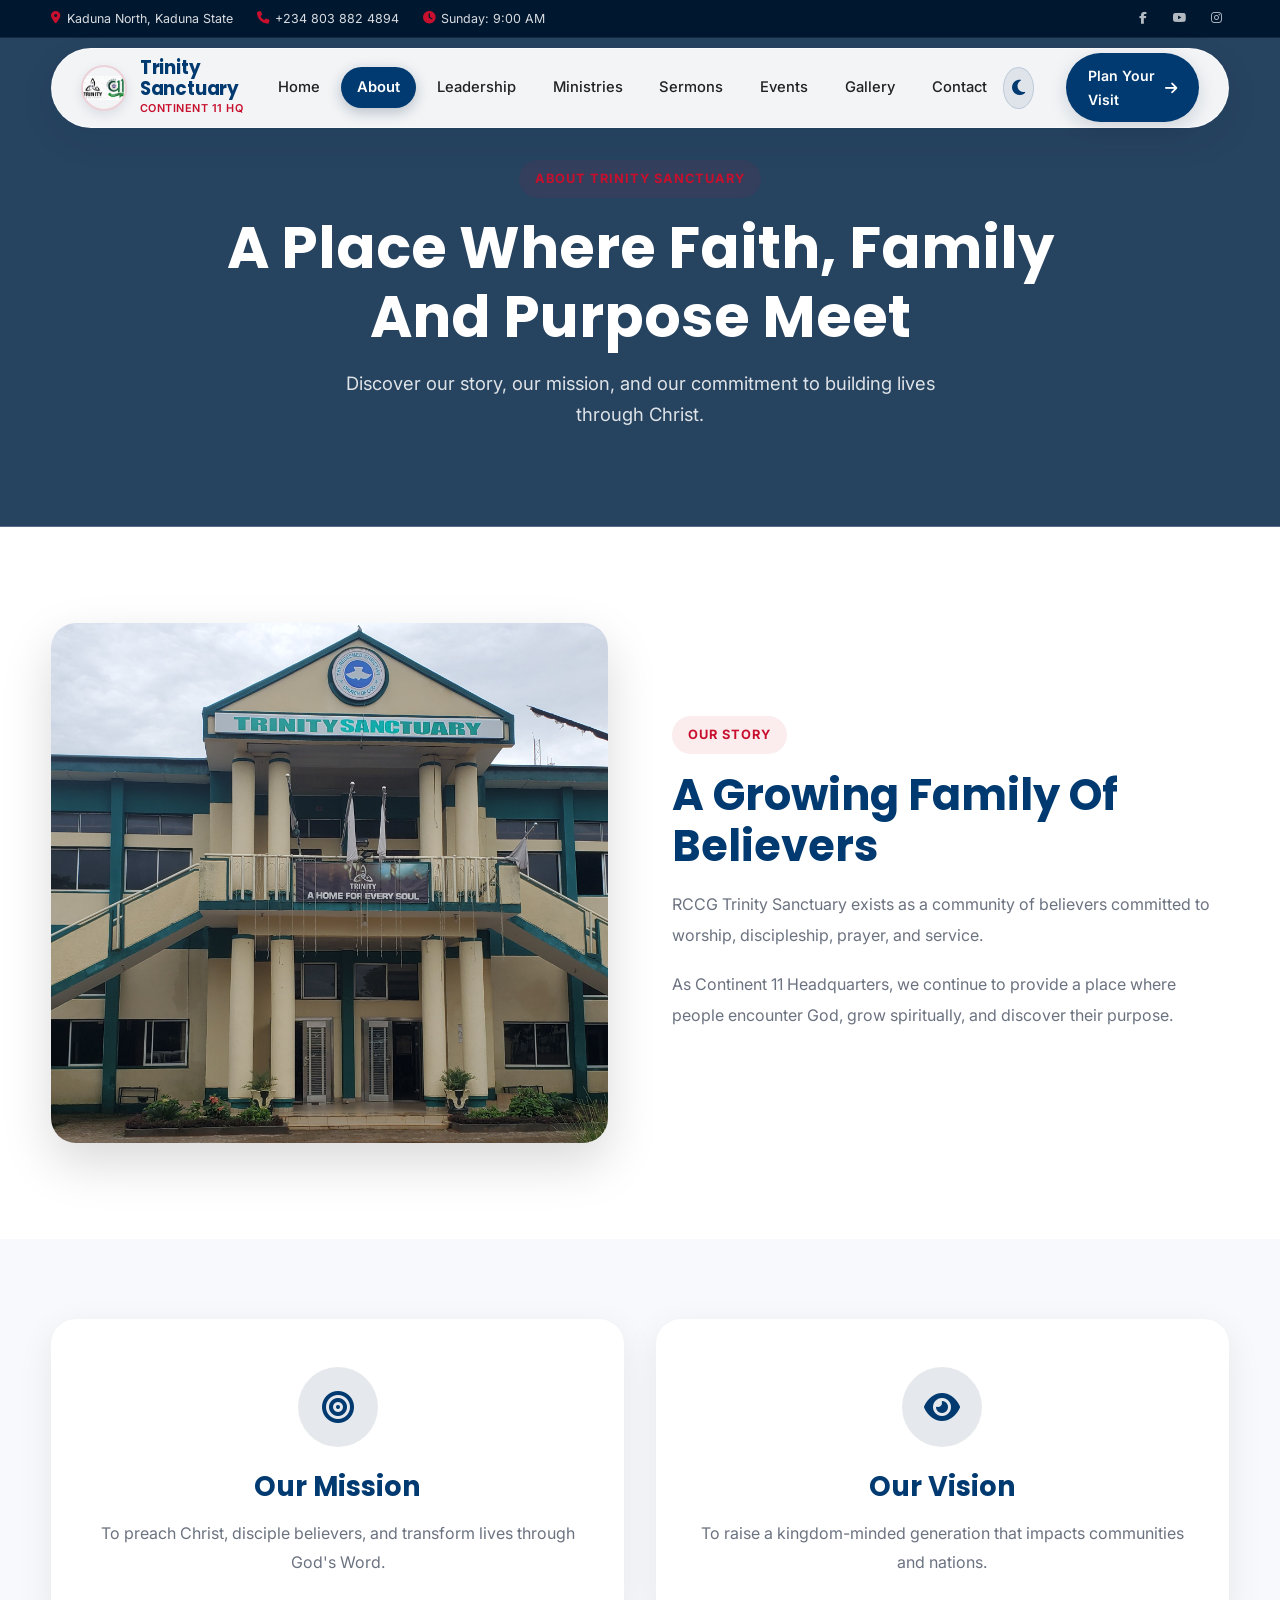
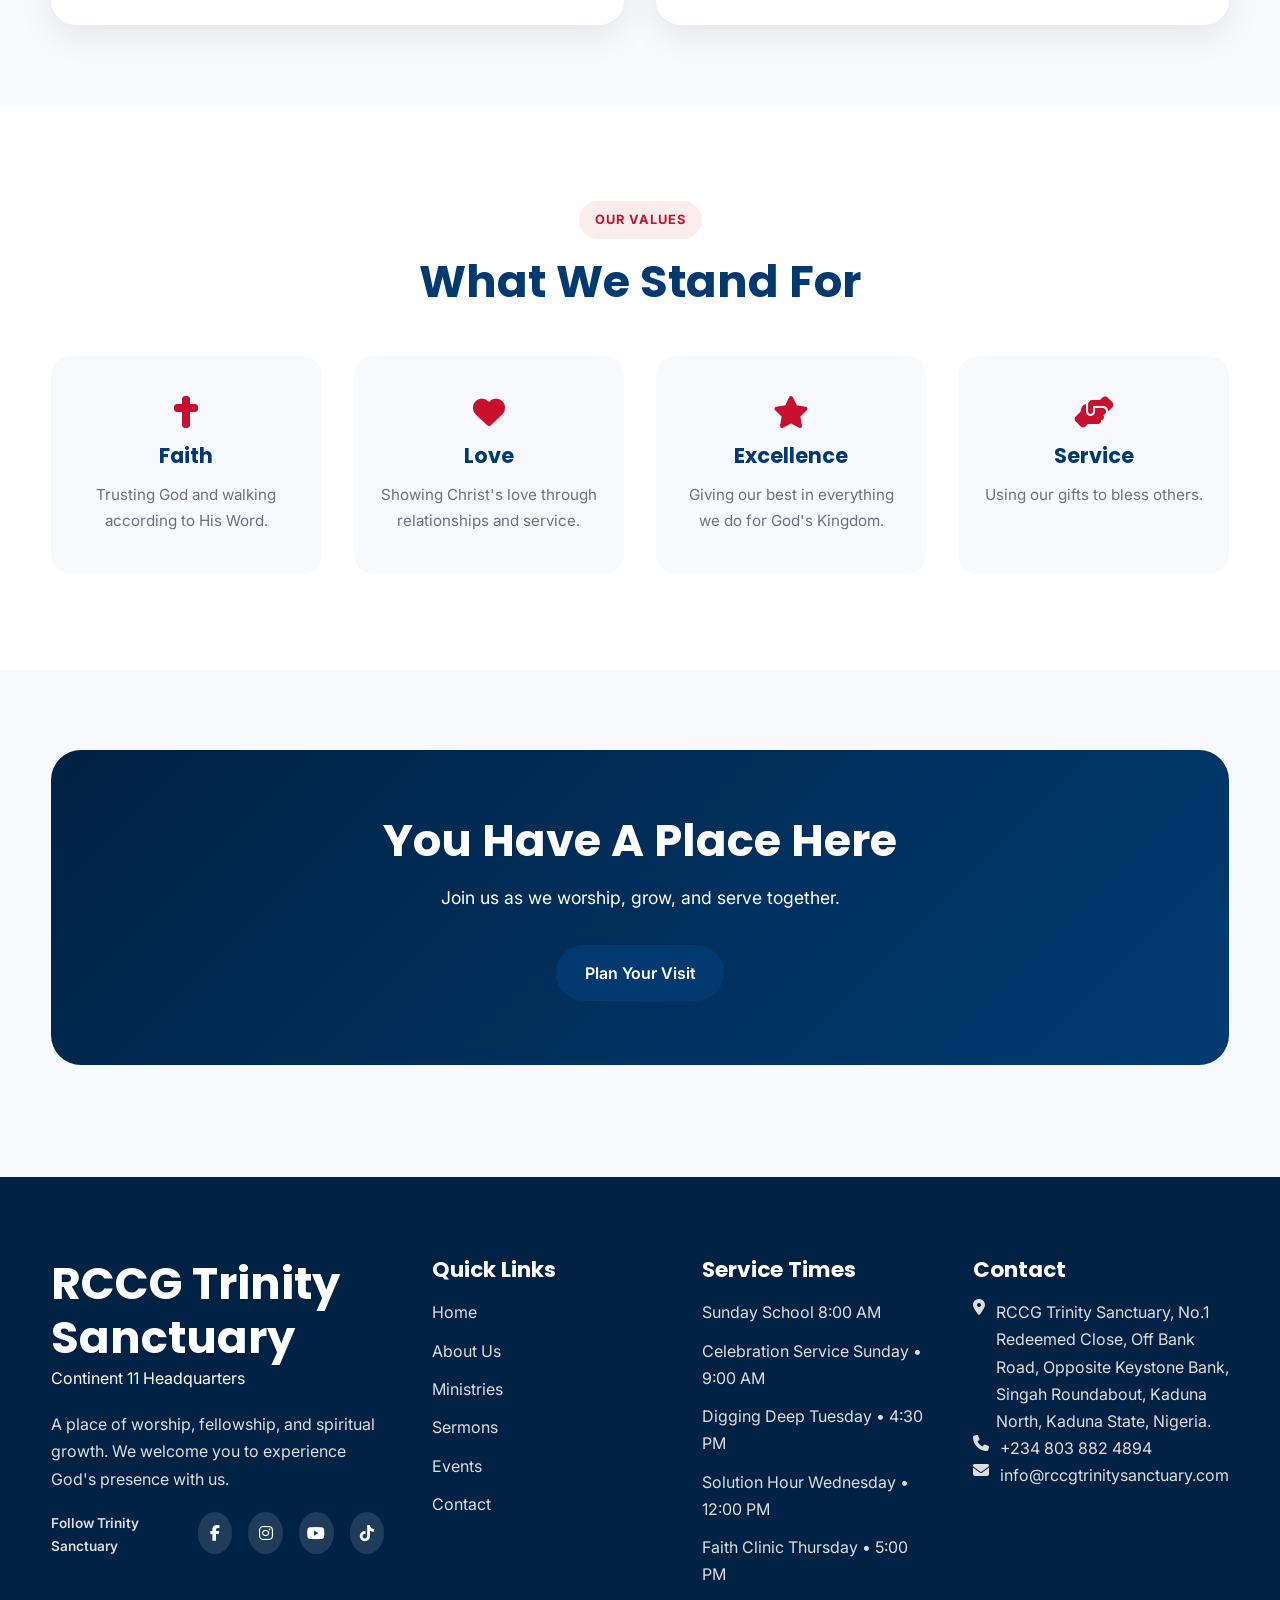
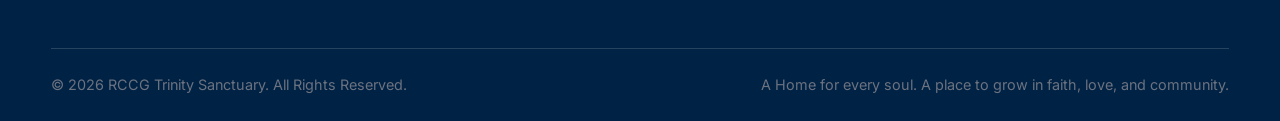
==== commit 61d8a548: "added dark mode mood and dark mode button" ====
--- a/about.html
+++ b/about.html
@@ -37,7 +37,7 @@
 
     <link rel="stylesheet" href="css/responsive.css">
 
-
+    <script src="js/theme.js"></script>
 </head>
 
 
--- a/css/style.css
+++ b/css/style.css
@@ -59,11 +59,13 @@
 
     color:var(--clr-text);
 
-    background:white;
+    background:var(--clr-white);
 
     line-height:1.7;
 
     overflow-x:hidden;
+
+    transition: background-color 0.3s ease, color 0.3s ease;
 
 }
 
@@ -132,7 +134,7 @@
 
     font-family:var(--font-heading);
 
-    color:var(--clr-primary);
+    color:var(--clr-text-heading);
 
     line-height:1.2;
 
@@ -429,7 +431,7 @@
 
 .nav-menu a:hover {
     color: var(--clr-primary);
-    background: rgba(0, 34, 68, 0.06);
+    background: rgba(132, 15, 15, 0.06);
 }
 
 .nav-menu a.active {
@@ -482,7 +484,126 @@
     color: white;
 }
 
-}
+/* Theme Toggle Button */
+.theme-toggle {
+    background: rgba(0, 58, 112, 0.08);
+    border: 1px solid rgba(0, 58, 112, 0.15);
+    width: 42px;
+    height: 42px;
+    border-radius: 50%;
+    color: var(--clr-primary);
+    font-size: 1.1rem;
+    cursor: pointer;
+    display: inline-flex;
+    align-items: center;
+    justify-content: center;
+    transition: all 0.3s cubic-bezier(0.175, 0.885, 0.32, 1.275);
+    outline: none;
+}
+
+.theme-toggle:hover {
+    background: var(--clr-primary);
+    color: #FFFFFF;
+    transform: rotate(15deg) scale(1.05);
+    box-shadow: 0 4px 15px rgba(0, 58, 112, 0.25);
+}
+
+/* Dark Mode Theme Overrides */
+[data-theme="dark"] {
+    background-color: var(--clr-light) !important;
+    color: var(--clr-text) !important;
+}
+
+[data-theme="dark"] .header {
+    background: var(--clr-header-bg) !important;
+    border-bottom: 1px solid var(--clr-border);
+}
+
+[data-theme="dark"] .top-bar {
+    background: var(--clr-topbar-bg) !important;
+    border-bottom: 1px solid var(--clr-border);
+}
+
+[data-theme="dark"] .church-name {
+    color: #FFFFFF;
+}
+
+[data-theme="dark"] .nav-menu a {
+    color: #E2E8F0;
+}
+
+[data-theme="dark"] .nav-menu a:hover {
+    color: var(--clr-primary);
+    background: rgba(255, 255, 255, 0.08);
+}
+
+[data-theme="dark"] .theme-toggle {
+    background: rgba(255, 255, 255, 0.12);
+    border-color: rgba(255, 255, 255, 0.2);
+    color: #FACC15;
+}
+
+[data-theme="dark"] .theme-toggle:hover {
+    background: #FACC15;
+    color: #0F172A;
+    box-shadow: 0 4px 15px rgba(250, 204, 21, 0.35);
+}
+
+[data-theme="dark"] .card,
+[data-theme="dark"] .service-card,
+[data-theme="dark"] .sermon-card,
+[data-theme="dark"] .event-card,
+[data-theme="dark"] .ministry-card,
+[data-theme="dark"] .leader-card,
+[data-theme="dark"] .welcome-card,
+[data-theme="dark"] .visit-card,
+[data-theme="dark"] .value-card,
+[data-theme="dark"] .time-card,
+[data-theme="dark"] .contact-card,
+[data-theme="dark"] .info-card {
+    background-color: var(--clr-card-bg) !important;
+    border-color: var(--clr-border) !important;
+    box-shadow: var(--shadow-sm);
+}
+
+[data-theme="dark"] .card-content,
+[data-theme="dark"] .service-content,
+[data-theme="dark"] .sermon-content,
+[data-theme="dark"] .event-content,
+[data-theme="dark"] .ministry-content,
+[data-theme="dark"] .leader-content,
+[data-theme="dark"] .leader-info,
+[data-theme="dark"] .value-card,
+[data-theme="dark"] .time-card {
+    background-color: var(--clr-card-bg) !important;
+}
+
+[data-theme="dark"] .service-content p,
+[data-theme="dark"] .sermon-content p,
+[data-theme="dark"] .event-content p,
+[data-theme="dark"] .ministry-content p,
+[data-theme="dark"] .leader-content p,
+[data-theme="dark"] .section-header p {
+    color: var(--clr-text-light);
+}
+
+[data-theme="dark"] .service-link,
+[data-theme="dark"] .sermon-link,
+[data-theme="dark"] .event-link {
+    color: #60A5FA;
+    border-top-color: var(--clr-border);
+}
+
+[data-theme="dark"] #this-week {
+    background: #091022 !important;
+}
+
+[data-theme="dark"] .footer {
+    background: #040814 !important;
+    border-top: 1px solid var(--clr-border);
+}
+
+
 
 
 
@@ -521,9 +642,10 @@
 
     position:relative;
 
+
     background:
 
-    url("../assets/images/hero.jpg")
+    url("../assets/images/church-building.jpg")
 
     center/cover no-repeat;
 
@@ -932,133 +1054,164 @@
 ========================================== */
 
 
-#this-week{
-
-    background:#f7f9fc;
-
-}
-
-
+#this-week {
+    background: var(--clr-light, #F7F9FC);
+    padding: clamp(3.5rem, 6vw, 5.5rem) 0;
+}
 
 .services-grid {
     display: grid;
     grid-template-columns: repeat(3, 1fr);
     gap: 2.2rem;
-    margin-top: 3.5rem;
-}
-
-.service-card {
-    background: white;
-    border-radius: 24px;
+    margin-top: 3.2rem;
+    align-items: stretch;
+}
+
+.services-grid .service-card {
+    position: relative;
+    background: #FFFFFF;
+    border-radius: 20px;
     overflow: hidden;
-    box-shadow: 0 12px 35px rgba(0, 34, 68, 0.08);
-    transition: transform .4s ease, box-shadow .4s ease;
+    box-shadow: 0 10px 30px rgba(0, 34, 68, 0.07);
+    border: 1px solid rgba(0, 58, 112, 0.08);
     display: flex;
     flex-direction: column;
     height: 100%;
-}
-
-.service-card:hover {
-    transform: translateY(-10px);
-    box-shadow: 0 25px 50px rgba(0, 34, 68, 0.16);
-}
-
-.service-image {
-    height: 270px;
+    transition: transform 0.4s cubic-bezier(0.165, 0.84, 0.44, 1), 
+                box-shadow 0.4s cubic-bezier(0.165, 0.84, 0.44, 1), 
+                border-color 0.3s ease;
+}
+
+.services-grid .service-card:hover {
+    transform: translateY(-8px);
+    box-shadow: 0 22px 45px rgba(0, 34, 68, 0.14);
+    border-color: rgba(0, 58, 112, 0.22);
+}
+
+.services-grid .service-card.featured-service {
+    border-top: 4px solid var(--clr-secondary, #C8102E);
+}
+
+.services-grid .service-image {
     position: relative;
+    height: 230px;
+    width: 100%;
     overflow: hidden;
-}
-
-.service-image img {
+    background: var(--clr-primary-dark, #002B55);
+}
+
+.services-grid .service-image img {
     width: 100%;
     height: 100%;
     object-fit: cover;
-    transition: transform .6s ease;
-}
-
-.service-card:hover .service-image img {
-    transform: scale(1.08);
-}
-
-.service-image::after {
+    object-position: center;
+    transition: transform 0.6s cubic-bezier(0.165, 0.84, 0.44, 1);
+}
+
+.services-grid .service-card:hover .service-image img {
+    transform: scale(1.07);
+}
+
+.services-grid .service-image::after {
     content: "";
     position: absolute;
     inset: 0;
-    background: linear-gradient(to top, rgba(0, 34, 68, 0.55), transparent);
-}
-
-.featured-badge {
+    background: linear-gradient(to top, rgba(0, 34, 68, 0.45) 0%, transparent 60%);
+    pointer-events: none;
+}
+
+.services-grid .featured-badge {
     position: absolute;
-    top: 18px;
-    left: 18px;
+    top: 16px;
+    left: 16px;
     z-index: 2;
-    background: var(--clr-secondary);
-    color: white;
-    padding: 0.45rem 1rem;
+    background: var(--clr-secondary, #C8102E);
+    color: #FFFFFF;
+    padding: 0.38rem 0.9rem;
     border-radius: 50px;
-    font-size: 0.78rem;
-    font-weight: 700;
-    letter-spacing: 0.5px;
-    box-shadow: 0 4px 15px rgba(0, 0, 0, 0.2);
-}
-
-.service-content {
-    padding: 2rem;
+    font-size: 0.75rem;
+    font-weight: 800;
+    letter-spacing: 0.8px;
+    text-transform: uppercase;
+    box-shadow: 0 4px 12px rgba(0, 0, 0, 0.25);
+    display: inline-flex;
+    align-items: center;
+    gap: 0.4rem;
+}
+
+.services-grid .service-content {
+    padding: 1.8rem 1.8rem 1.6rem 1.8rem;
     display: flex;
     flex-direction: column;
     flex-grow: 1;
-}
-
-.service-content h3 {
-    font-size: 1.55rem;
-    color: var(--clr-primary);
-    margin-bottom: 0.6rem;
+    background: #FFFFFF;
+    position: relative;
+    z-index: 2;
+}
+
+.services-grid .service-content h3 {
+    font-size: 1.42rem;
+    color: var(--clr-primary, #003A70);
     font-weight: 700;
-}
-
-.service-time {
-    color: var(--clr-secondary);
-    font-size: 0.95rem;
-    font-weight: 700;
-    margin-bottom: 1rem;
-    display: flex;
-    align-items: center;
-    gap: 0.5rem;
-}
-
-.service-content p {
-    font-size: 0.98rem;
-    line-height: 1.7;
-    color: #555;
-    margin-bottom: 1.5rem;
-    flex-grow: 1;
-}
-
-.service-link {
+    font-family: var(--font-heading);
+    margin-bottom: 0.65rem;
+    line-height: 1.3;
+}
+
+.services-grid .service-time {
     display: inline-flex;
     align-items: center;
     gap: 0.5rem;
+    color: var(--clr-secondary, #C8102E);
+    font-size: 0.88rem;
+    font-weight: 700;
+    background: #FFF0F2;
+    padding: 0.4rem 0.85rem;
+    border-radius: 50px;
+    margin-bottom: 1.1rem;
+    width: fit-content;
+    border: 1px solid rgba(200, 16, 46, 0.12);
+}
+
+.services-grid .service-time i {
+    font-size: 0.92rem;
+}
+
+.services-grid .service-content p {
+    font-size: 0.98rem;
+    line-height: 1.65;
+    color: #4A5568;
+    margin-bottom: 1.5rem;
+    flex-grow: 1;
+}
+
+.services-grid .service-link {
+    display: inline-flex;
+    align-items: center;
+    justify-content: space-between;
+    width: 100%;
     font-weight: 700;
     font-size: 0.95rem;
-    color: var(--clr-primary);
-    transition: color 0.3s ease, transform 0.3s ease;
+    color: var(--clr-primary, #003A70);
+    text-decoration: none;
+    padding-top: 1rem;
+    border-top: 1px solid #EDF2F7;
     margin-top: auto;
-}
-
-.service-link i {
+    transition: color 0.3s ease, border-color 0.3s ease;
+}
+
+.services-grid .service-link i {
     transition: transform 0.3s ease;
-}
-
-.service-link:hover {
-    color: var(--clr-secondary);
-}
-
-.service-link:hover i {
+    font-size: 0.88rem;
+}
+
+.services-grid .service-card:hover .service-link {
+    color: var(--clr-secondary, #C8102E);
+    border-top-color: rgba(200, 16, 46, 0.2);
+}
+
+.services-grid .service-card:hover .service-link i {
     transform: translateX(5px);
-}
-
-.service-featured {
-    border: 2px solid var(--clr-secondary);
 }
 
 
@@ -1869,7 +2022,7 @@
 
 
 
-.service-card{
+.visit-showcase .service-card{
 
     position:absolute;
 
@@ -1891,7 +2044,7 @@
 
 
 
-.service-card span{
+.visit-showcase .service-card span{
 
     color:var(--clr-secondary);
 
@@ -1903,7 +2056,7 @@
 
 
 
-.service-card h3{
+.visit-showcase .service-card h3{
 
     margin:1rem 0;
 
@@ -1911,7 +2064,7 @@
 
 
 
-.service-card li{
+.visit-showcase .service-card li{
 
     display:flex;
 
@@ -2149,7 +2302,7 @@
 
 
 
-    .service-card{
+    .visit-showcase .service-card{
 
         position:relative;
 
@@ -2430,170 +2583,31 @@
 
 }
 
-/* ==========================================
-   THIS WEEK AT TRINITY
-========================================== */
-
-#this-week{
-
-    background:#f7f9fc;
-
-}
-
-
-.services-grid{
-
-    display:grid;
-
-    grid-template-columns:repeat(3,1fr);
-
-    gap:1.5rem;
-
-    margin-top:3rem;
-
-}
-
-
-.service-card{
-
-    position:relative;
-
-    height:320px;
-
-    border-radius:24px;
-
-    overflow:hidden;
-
-    background: #002244;
-
-    box-shadow:0 15px 35px rgba(0,0,0,.12);
-
-    transition:.35s ease;
-
-}
-
-
-.service-card:hover{
-
-    transform:translateY(-8px);
-
-}
-
-
-
-.service-image{
-
-    position:absolute;
-
-    inset:0;
-
-}
-
-
-
-.service-image img{
-
-    width:100%;
-
-    height:100%;
-
-    object-fit:cover;
-
-}
-
-
-
-.service-image::after{
-
-    content:"";
-
-    position:absolute;
-
-    inset:0;
-
-    background:
-
-    linear-gradient(
-
-        to top,
-
-        rgba(0,34,68,.85),
-
-        rgba(0,34,68,.15)
-
-    );
-
-}
-
-
-
-.service-content{
-
-    position:absolute;
-
-    bottom:0;
-
-    left:0;
-
-    padding:2rem;
-
-    color:white;
-
-    z-index:2;
-
-}
-
-
-
-.service-content h3{
-
-    color:white;
-
-    margin-bottom:.5rem;
-
-}
-
-
-
-.service-time{
-
-    color:#fff;
-
-    font-weight:700;
+.social-title{
+
+    display:block;
+
+    color:#ddd;
+
+    font-size:.85rem;
+
+    margin-bottom:1rem;
+
+    font-weight:600;
+
+}
+
+
+.footer-social a{
+
+    width:42px;
+
+    height:42px;
 
     display:flex;
 
     align-items:center;
 
-    gap:.5rem;
-
-}
-
-.social-title{
-
-    display:block;
-
-    color:#ddd;
-
-    font-size:.85rem;
-
-    margin-bottom:1rem;
-
-    font-weight:600;
-
-}
-
-
-.footer-social a{
-
-    width:42px;
-
-    height:42px;
-
-    display:flex;
-
-    align-items:center;
-
     justify-content:center;
 
     border-radius:50%;
@@ -2620,23 +2634,31 @@
 
         grid-template-columns:repeat(2,1fr);
 
-    }
-
-}
-
-
-@media(max-width:768px){
+        gap: 1.8rem;
+
+    }
+
+}
+
+
+@media(max-width:640px){
 
     .services-grid{
 
         grid-template-columns:1fr;
 
-    }
-
-
-    .service-card{
-        height:280px;
-    }
+        gap: 1.5rem;
+
+    }
+
+    .services-grid .service-image {
+        height: 200px;
+    }
+
+    .services-grid .service-content {
+        padding: 1.5rem;
+    }
+
 }
 
 /* ==========================================
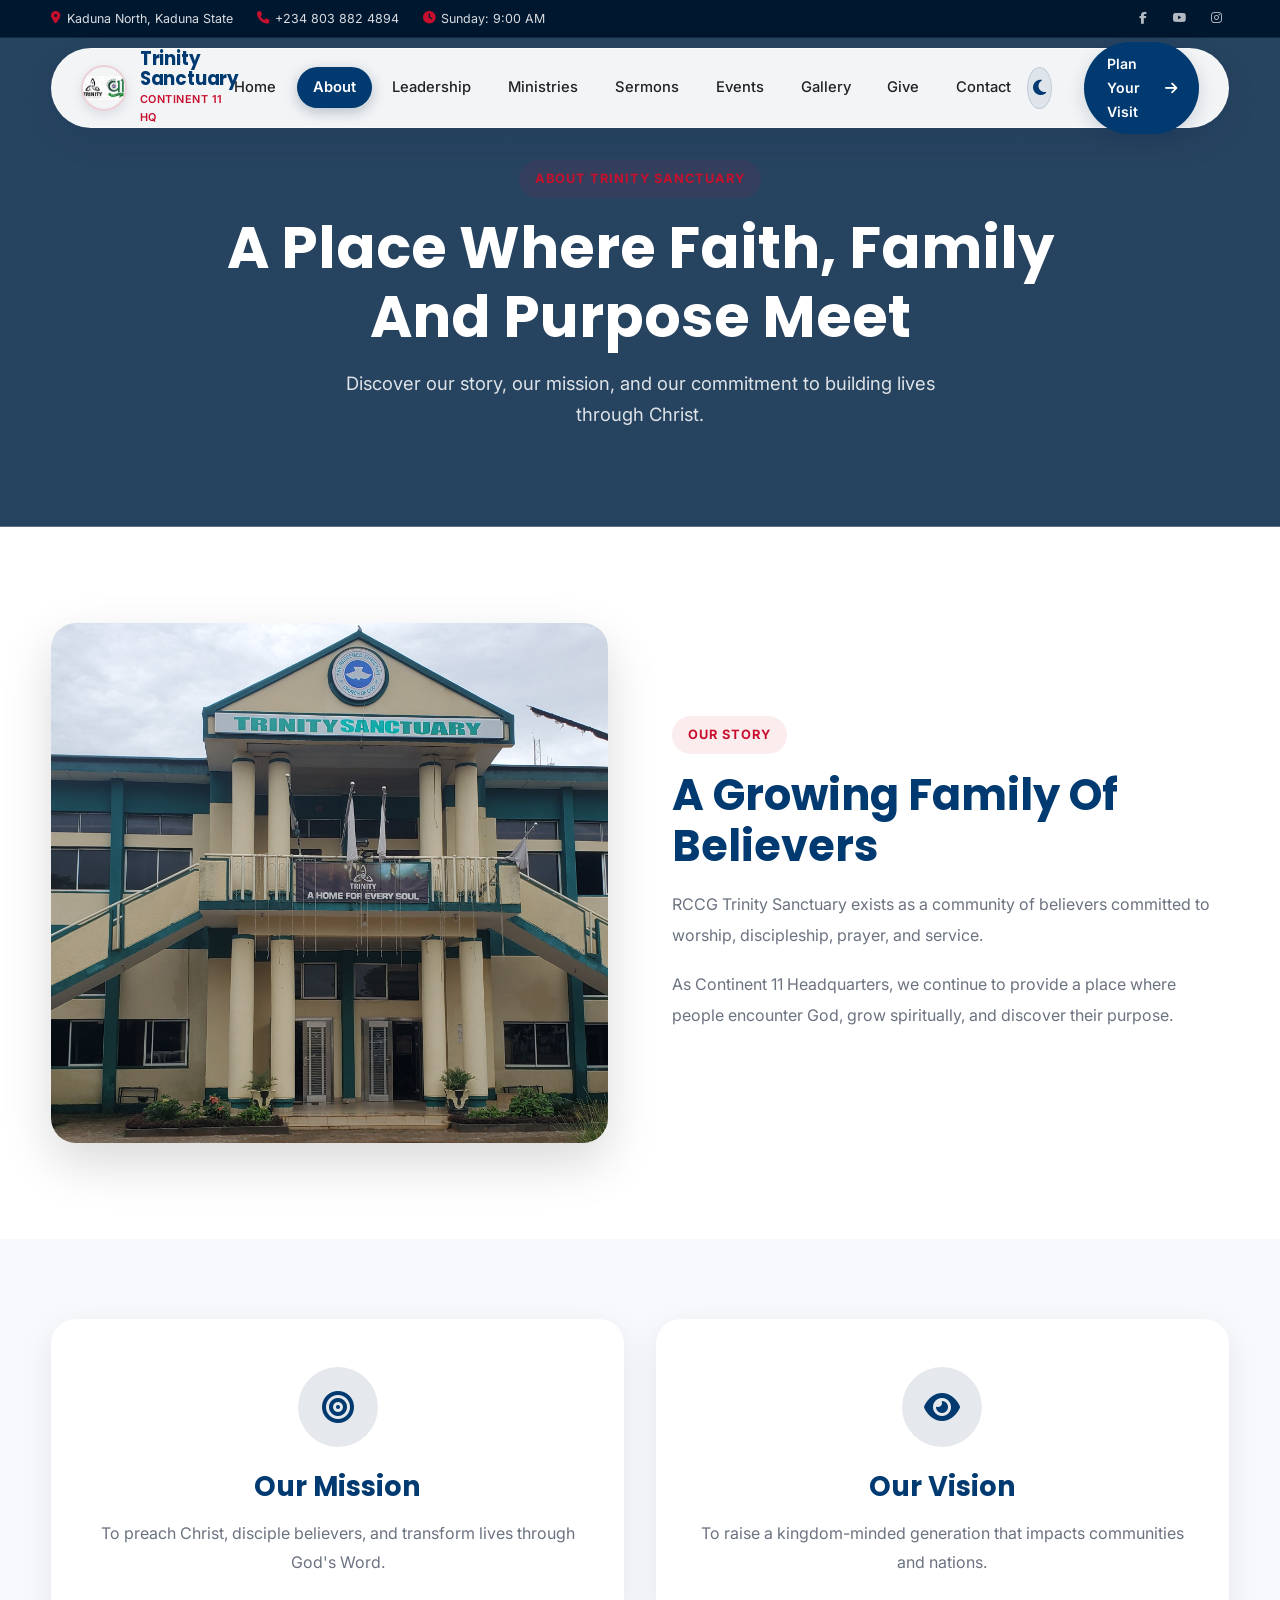
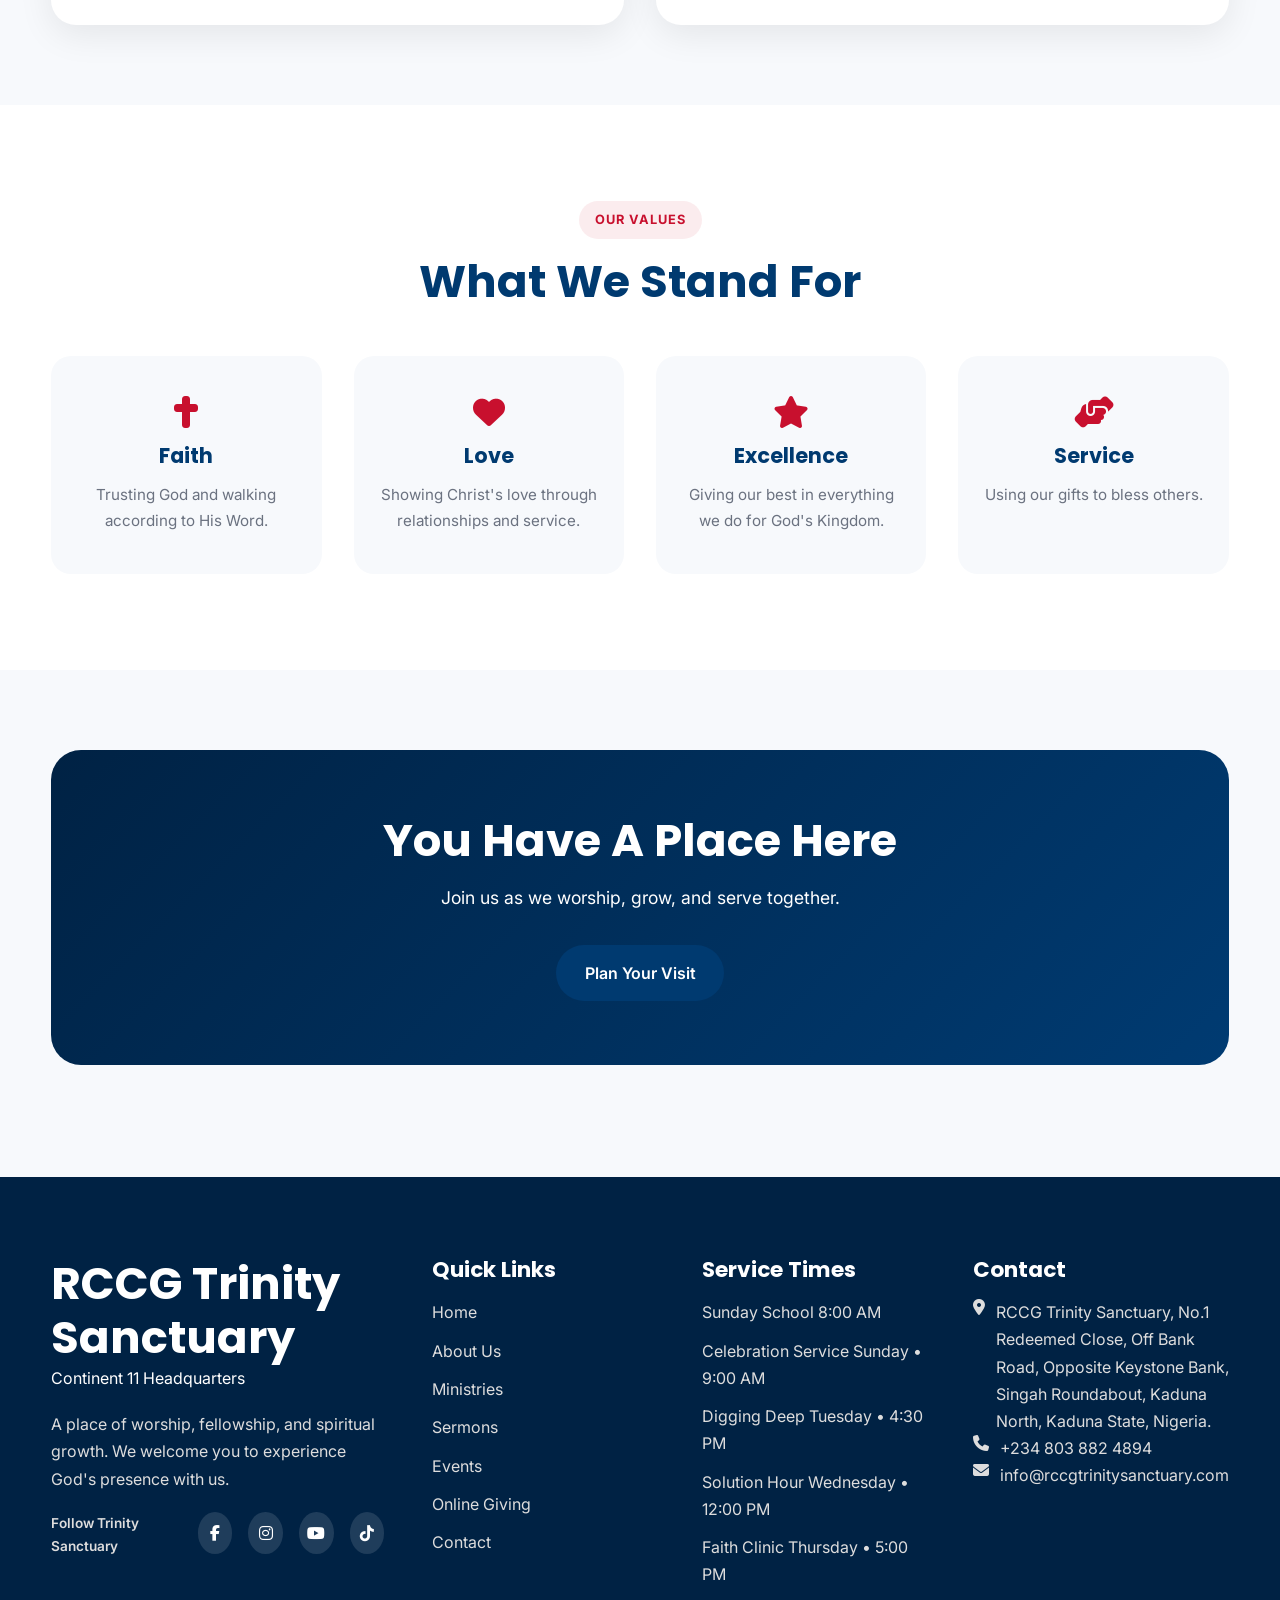
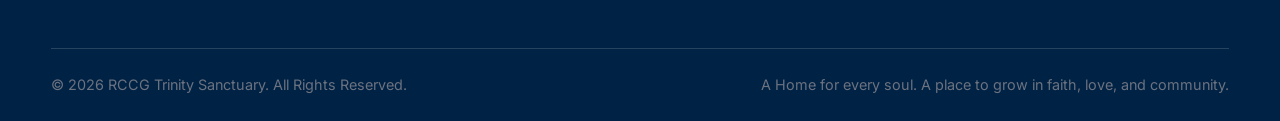
==== commit 0c92e6b6: "worked on sharing link, form submission destination and option to bookmark app" ====
--- a/about.html
+++ b/about.html
@@ -28,16 +28,17 @@
     <meta property="og:url" content="https://rccgtrinitysanctuary.com/about.html">
     <meta name="twitter:card" content="summary_large_image">
 
+    <link rel="icon" href="assets/images/rccg-logo.jpeg" type="image/jpeg">
+    <link rel="apple-touch-icon" href="assets/images/rccg-logo.jpeg">
+    <link rel="manifest" href="manifest.json">
+
     <link rel="stylesheet" href="https://cdnjs.cloudflare.com/ajax/libs/font-awesome/6.7.2/css/all.min.css">
-
-
     <link rel="stylesheet" href="css/style.css">
-
     <link rel="stylesheet" href="css/about.css">
-
     <link rel="stylesheet" href="css/responsive.css">
 
     <script src="js/theme.js"></script>
+    <script src="js/live-banner.js"></script>
 </head>
 
 
--- a/css/style.css
+++ b/css/style.css
@@ -24,6 +24,84 @@
     --hover-shadow:
     0 25px 60px rgba(0,0,0,.15);
 
+}
+
+/* Live Service Banner */
+.live-service-banner {
+    background: linear-gradient(90deg, #C8102E 0%, #A10E26 100%);
+    color: #FFFFFF;
+    padding: 0.65rem 1rem;
+    font-size: 0.9rem;
+    position: relative;
+    z-index: 1001;
+    box-shadow: 0 4px 15px rgba(200, 16, 46, 0.3);
+}
+
+.banner-container {
+    max-width: 1200px;
+    margin: 0 auto;
+    display: flex;
+    align-items: center;
+    justify-content: center;
+    gap: 1rem;
+    flex-wrap: wrap;
+}
+
+.live-pulse-dot {
+    width: 10px;
+    height: 10px;
+    background: #4ADE80;
+    border-radius: 50%;
+    box-shadow: 0 0 0 0 rgba(74, 222, 128, 0.7);
+    animation: livePulse 1.5s infinite;
+}
+
+@keyframes livePulse {
+    0% {
+        transform: scale(0.95);
+        box-shadow: 0 0 0 0 rgba(74, 222, 128, 0.7);
+    }
+    70% {
+        transform: scale(1);
+        box-shadow: 0 0 0 8px rgba(74, 222, 128, 0);
+    }
+    100% {
+        transform: scale(0.95);
+        box-shadow: 0 0 0 0 rgba(74, 222, 128, 0);
+    }
+}
+
+.btn-live-watch {
+    background: #FFFFFF;
+    color: #C8102E;
+    padding: 0.3rem 0.85rem;
+    border-radius: 50px;
+    font-size: 0.8rem;
+    font-weight: 800;
+    display: inline-flex;
+    align-items: center;
+    gap: 0.4rem;
+    transition: transform 0.2s ease, background 0.2s ease;
+}
+
+.btn-live-watch:hover {
+    background: #FACC15;
+    color: #002B55;
+    transform: scale(1.04);
+}
+
+.close-live-banner {
+    background: transparent;
+    border: none;
+    color: #FFFFFF;
+    font-size: 1.2rem;
+    cursor: pointer;
+    margin-left: auto;
+    opacity: 0.8;
+}
+
+.close-live-banner:hover {
+    opacity: 1;
 }
 
 
@@ -594,6 +672,50 @@
     border-top-color: var(--clr-border);
 }
 
+[data-theme="dark"] .story-card,
+[data-theme="dark"] .mission-card,
+[data-theme="dark"] .vision-card,
+[data-theme="dark"] .leader-profile,
+[data-theme="dark"] .filter-btn,
+[data-theme="dark"] .form-control,
+[data-theme="dark"] .contact-info-card,
+[data-theme="dark"] .category-card,
+[data-theme="dark"] .notification-wrapper,
+[data-theme="dark"] .feature-item {
+    background-color: var(--clr-card-bg) !important;
+    border-color: var(--clr-border) !important;
+    color: var(--clr-text) !important;
+}
+
+[data-theme="dark"] .filter-btn {
+    color: #E2E8F0;
+    background: #152238;
+}
+
+[data-theme="dark"] .filter-btn.active,
+[data-theme="dark"] .filter-btn:hover {
+    background: var(--clr-secondary) !important;
+    color: #FFFFFF !important;
+}
+
+[data-theme="dark"] .section-tag {
+    background: rgba(230, 57, 70, 0.15) !important;
+    color: #FF6B6B !important;
+}
+
+[data-theme="dark"] input,
+[data-theme="dark"] select,
+[data-theme="dark"] textarea {
+    background-color: #0F172A !important;
+    color: #F8FAFC !important;
+    border-color: #334155 !important;
+}
+
+[data-theme="dark"] input::placeholder,
+[data-theme="dark"] textarea::placeholder {
+    color: #64748B !important;
+}
+
 [data-theme="dark"] #this-week {
     background: #091022 !important;
 }
@@ -681,7 +803,7 @@
 
     max-width:700px;
 
-    padding-top:5rem;
+    padding-top:clamp(8.5rem, 13vw, 11rem);
 
 }
 
--- a/css/responsive.css
+++ b/css/responsive.css
@@ -228,7 +228,8 @@
     .sermon-hero,
     .events-hero,
     .gallery-hero,
-    .contact-hero {
+    .contact-hero,
+    .give-hero {
         padding: 7.5rem 0 3.5rem !important;
         min-height: auto;
     }
@@ -243,7 +244,8 @@
     .times-grid,
     .leaders-grid,
     .mission-grid,
-    .category-grid {
+    .category-grid,
+    .categories-grid {
         grid-template-columns: 1fr !important;
         gap: 1.2rem;
     }
@@ -371,4 +373,22 @@
     .map-section {
         height: 280px !important;
     }
-}
+
+    /* Small phone optimizations for Giving Page */
+    .bank-card, .notification-wrapper {
+        padding: 1.6rem 1.1rem !important;
+        border-radius: 20px !important;
+    }
+
+    .account-num {
+        font-size: 1.45rem !important;
+        letter-spacing: 1px !important;
+        word-break: break-all;
+    }
+
+    .bank-card-header {
+        flex-direction: column;
+        align-items: flex-start;
+        gap: 0.8rem;
+    }
+}
